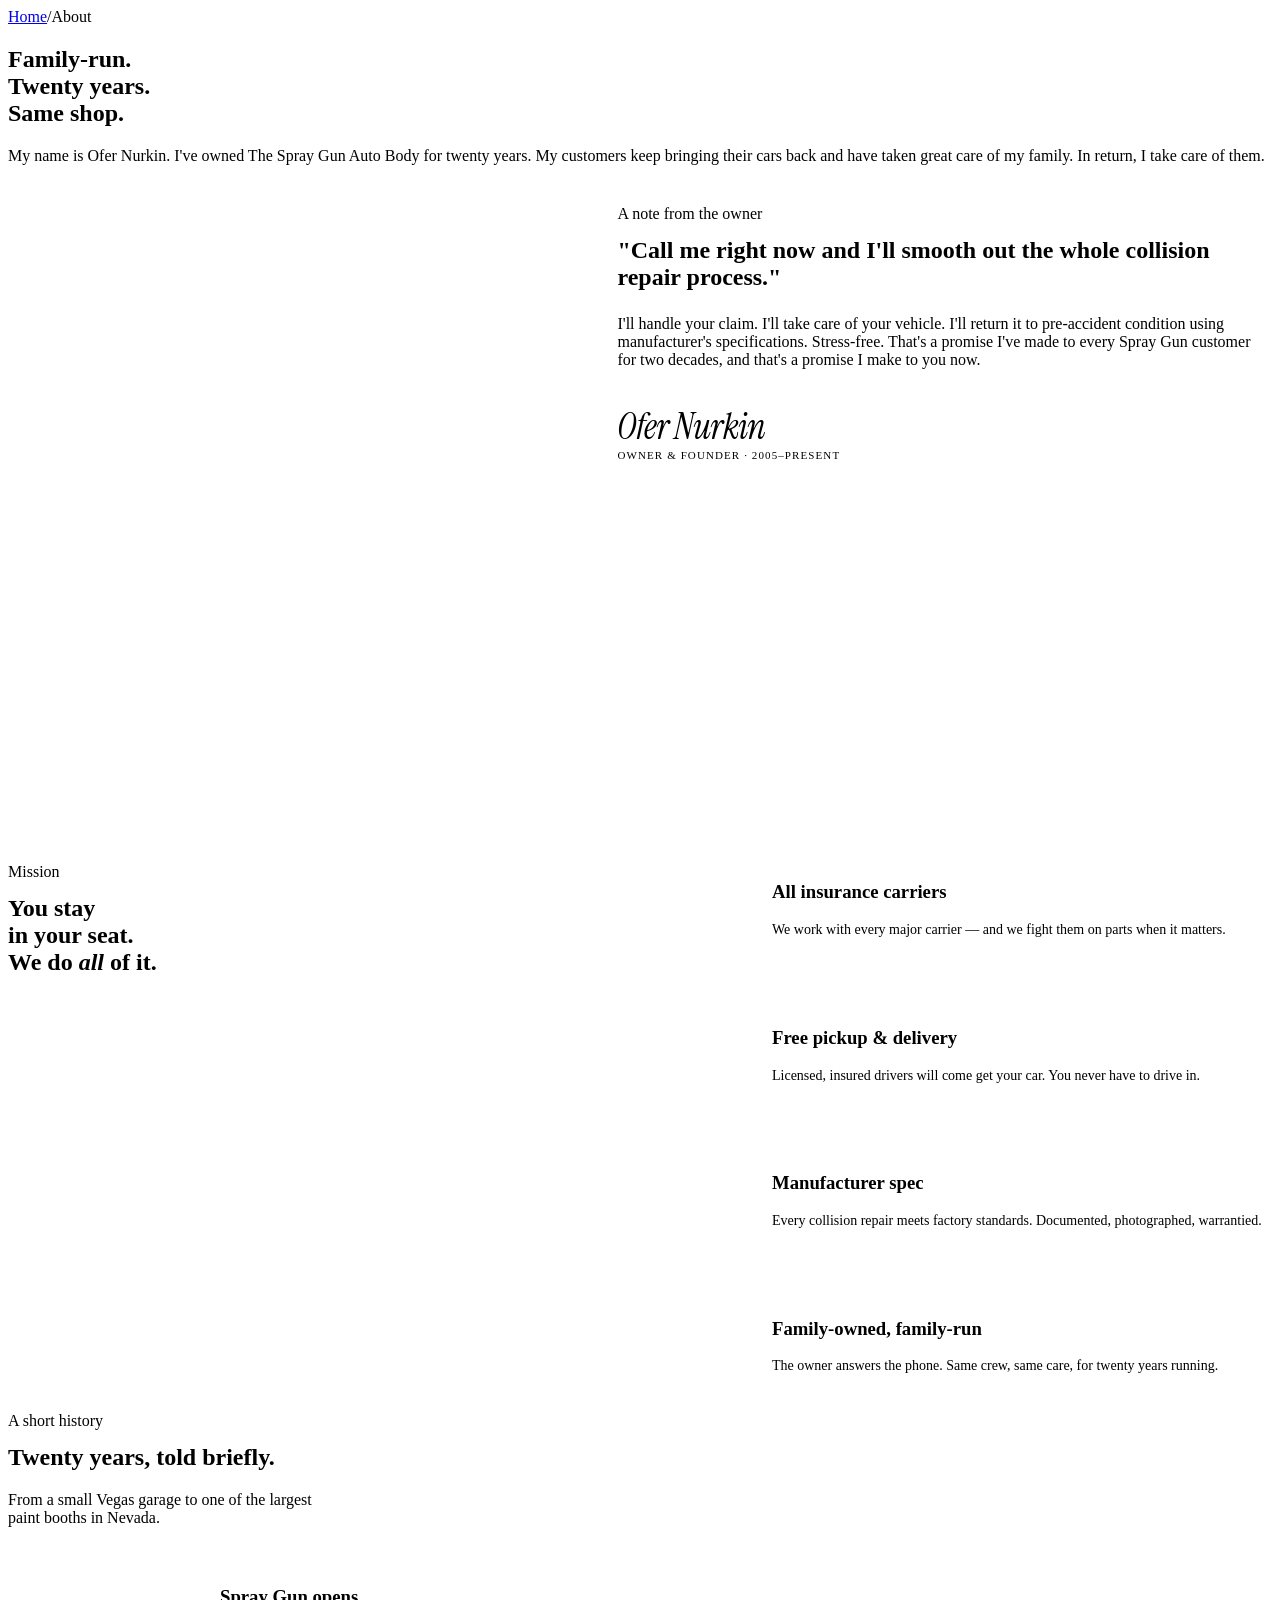
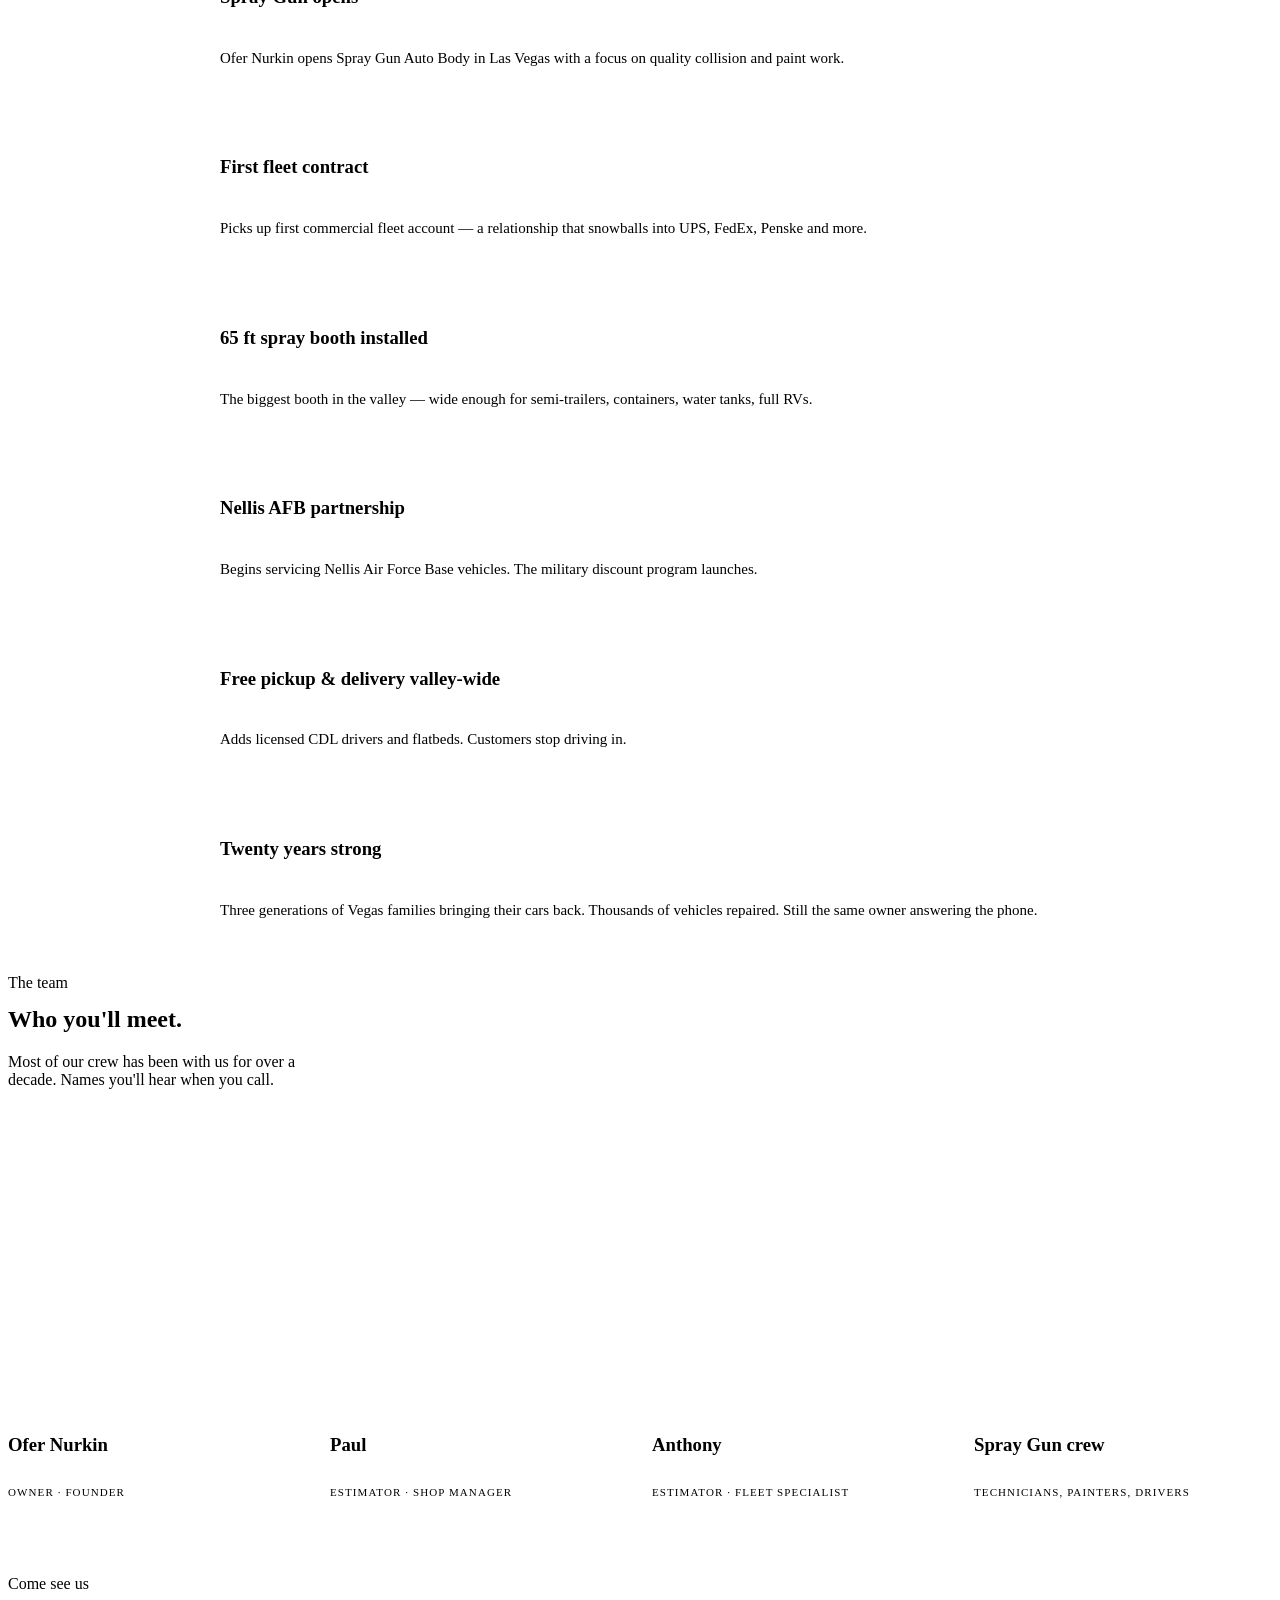
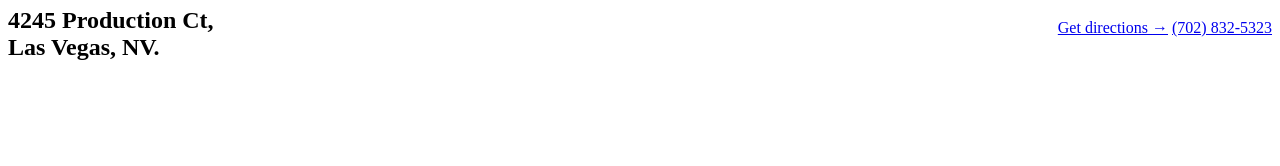
==== about.html @ 1f62a027 "Add files via upload" ====
<!doctype html>
<html lang="en">
<head>
<meta charset="utf-8" />
<meta name="viewport" content="width=device-width,initial-scale=1" />
<title>About — Family Owned in Las Vegas Since 2005 | Spray Gun Autobody</title>
<meta name="description" content="Meet Ofer Nurkin and the Spray Gun Autobody team. Family-owned Las Vegas auto body shop since 2005, recognized as one of the most experienced collision &amp; paint specialists in Nevada." />
<meta name="keywords" content="about Spray Gun Autobody, Ofer Nurkin, family owned auto body Las Vegas, experienced collision repair Nevada, Las Vegas auto body history" />
<meta name="theme-color" content="#FFD60A" />
<link rel="canonical" href="https://thespraygun.com/about.html" />
<link rel="preconnect" href="https://fonts.googleapis.com" />
<link rel="preconnect" href="https://fonts.gstatic.com" crossorigin />
<link href="https://fonts.googleapis.com/css2?family=Bricolage+Grotesque:opsz,wght@12..96,400;12..96,500;12..96,600;12..96,700;12..96,800&family=Instrument+Serif:ital@0;1&family=JetBrains+Mono:wght@400;500&display=swap" rel="stylesheet" />
<link rel="stylesheet" href="assets/styles.css" />
</head>
<body>

<header data-nav="about"></header>

<section class="page-head" data-screen-label="04 About — Header">
  <div class="wrap">
    <div class="crumbs"><a href="index.html">Home</a><span>/</span><span>About</span></div>
    <h1>Family-run.<br /><span class="italic-serif">Twenty years.</span><br />Same shop.</h1>
    <p class="lead">
      My name is Ofer Nurkin. I've owned The Spray Gun Auto Body for twenty years. My customers
      keep bringing their cars back and have taken great care of my family. In return, I take care of them.
    </p>
  </div>
</section>

<!-- Owner intro -->
<section class="section">
  <div class="wrap owner-grid">
    <div class="owner-img ph" data-label="Ofer Nurkin · owner"></div>
    <div class="owner-copy">
      <div class="eyebrow eyebrow-dot">A note from the owner</div>
      <h2 class="h-2" style="margin-top:14px;">
        "Call me right now and I'll <span class="italic-serif">smooth out</span> the whole collision repair process."
      </h2>
      <p class="lead" style="margin-top:24px;">
        I'll handle your claim. I'll take care of your vehicle. I'll return it to pre-accident condition using
        manufacturer's specifications. Stress-free. That's a promise I've made to every Spray Gun customer
        for two decades, and that's a promise I make to you now.
      </p>
      <p class="owner-sig">
        <span class="italic-serif">Ofer Nurkin</span>
        <small>Owner &amp; founder · 2005–present</small>
      </p>
    </div>
  </div>
</section>

<!-- Mission -->
<section class="section" style="background:var(--ink); color:var(--paper);">
  <div class="wrap">
    <div class="mission-grid">
      <div>
        <div class="eyebrow eyebrow-dot" style="color:var(--yellow);">Mission</div>
        <h2 class="h-display" style="color:var(--paper); margin-top:14px;">
          You stay<br />in your seat.<br /><span style="color:var(--yellow);">We do <em class="italic-serif">all</em> of it.</span>
        </h2>
      </div>
      <div class="mission-points">
        <div>
          <h3 class="h-3">All insurance carriers</h3>
          <p>We work with every major carrier — and we fight them on parts when it matters.</p>
        </div>
        <div>
          <h3 class="h-3">Free pickup &amp; delivery</h3>
          <p>Licensed, insured drivers will come get your car. You never have to drive in.</p>
        </div>
        <div>
          <h3 class="h-3">Manufacturer spec</h3>
          <p>Every collision repair meets factory standards. Documented, photographed, warrantied.</p>
        </div>
        <div>
          <h3 class="h-3">Family-owned, family-run</h3>
          <p>The owner answers the phone. Same crew, same care, for twenty years running.</p>
        </div>
      </div>
    </div>
  </div>
</section>

<!-- Timeline -->
<section class="section">
  <div class="wrap">
    <div class="sec-head">
      <div>
        <div class="eyebrow eyebrow-dot">A short history</div>
        <h2 class="h-1" style="margin-top:14px;">Twenty years, told briefly.</h2>
      </div>
      <p class="lead" style="max-width:42ch;">
        From a small Vegas garage to one of the largest paint booths in Nevada.
      </p>
    </div>

    <ol class="timeline">
      <li>
        <div class="tl-year">2005</div>
        <div class="tl-card">
          <h3 class="h-4">Spray Gun opens</h3>
          <p>Ofer Nurkin opens Spray Gun Auto Body in Las Vegas with a focus on quality collision and paint work.</p>
        </div>
      </li>
      <li>
        <div class="tl-year">2008</div>
        <div class="tl-card">
          <h3 class="h-4">First fleet contract</h3>
          <p>Picks up first commercial fleet account — a relationship that snowballs into UPS, FedEx, Penske and more.</p>
        </div>
      </li>
      <li>
        <div class="tl-year">2012</div>
        <div class="tl-card">
          <h3 class="h-4">65 ft spray booth installed</h3>
          <p>The biggest booth in the valley — wide enough for semi-trailers, containers, water tanks, full RVs.</p>
        </div>
      </li>
      <li>
        <div class="tl-year">2016</div>
        <div class="tl-card">
          <h3 class="h-4">Nellis AFB partnership</h3>
          <p>Begins servicing Nellis Air Force Base vehicles. The military discount program launches.</p>
        </div>
      </li>
      <li>
        <div class="tl-year">2020</div>
        <div class="tl-card">
          <h3 class="h-4">Free pickup &amp; delivery valley-wide</h3>
          <p>Adds licensed CDL drivers and flatbeds. Customers stop driving in.</p>
        </div>
      </li>
      <li>
        <div class="tl-year">2025</div>
        <div class="tl-card">
          <h3 class="h-4">Twenty years strong</h3>
          <p>Three generations of Vegas families bringing their cars back. Thousands of vehicles repaired. Still the same owner answering the phone.</p>
        </div>
      </li>
    </ol>
  </div>
</section>

<!-- Team -->
<section class="section" style="background:var(--paper-2);">
  <div class="wrap">
    <div class="sec-head">
      <div>
        <div class="eyebrow eyebrow-dot">The team</div>
        <h2 class="h-1" style="margin-top:14px;">Who you'll meet.</h2>
      </div>
      <p class="lead" style="max-width:42ch;">
        Most of our crew has been with us for over a decade. Names you'll hear when you call.
      </p>
    </div>

    <div class="team-grid">
      <div class="team-card">
        <div class="ph" data-label="Photo placeholder" style="aspect-ratio:1;"></div>
        <h3 class="h-4">Ofer Nurkin</h3>
        <small>Owner · founder</small>
      </div>
      <div class="team-card">
        <div class="ph" data-label="Photo placeholder" style="aspect-ratio:1;"></div>
        <h3 class="h-4">Paul</h3>
        <small>Estimator · shop manager</small>
      </div>
      <div class="team-card">
        <div class="ph" data-label="Photo placeholder" style="aspect-ratio:1;"></div>
        <h3 class="h-4">Anthony</h3>
        <small>Estimator · fleet specialist</small>
      </div>
      <div class="team-card">
        <div class="ph" data-label="Photo placeholder" style="aspect-ratio:1;"></div>
        <h3 class="h-4">Spray Gun crew</h3>
        <small>Technicians, painters, drivers</small>
      </div>
    </div>
  </div>
</section>

<!-- CTA -->
<section class="section">
  <div class="wrap">
    <div class="cta-strip">
      <div>
        <div class="eyebrow eyebrow-dot">Come see us</div>
        <h2 class="h-1" style="margin-top:14px;">4245 Production Ct,<br /><span class="italic-serif">Las Vegas, NV.</span></h2>
      </div>
      <div class="row">
        <a href="contact.html" class="btn btn-yellow btn-lg">Get directions <span class="arrow">→</span></a>
        <a href="tel:7028325323" class="btn btn-ghost btn-lg">(702) 832-5323</a>
      </div>
    </div>
  </div>
</section>

<footer data-footer="about"></footer>

<script src="assets/shared.js"></script>

<style>
.owner-grid {
  display: grid;
  grid-template-columns: 1fr 1.2fr;
  gap: 64px;
  align-items: start;
}
@media (max-width: 900px) { .owner-grid { grid-template-columns: 1fr; gap: 40px; } }
.owner-img { aspect-ratio: 4 / 5; border-radius: var(--radius-lg); }
.owner-copy { padding-top: 24px; }
.owner-sig {
  margin-top: 40px;
  display: flex;
  flex-direction: column;
  gap: 4px;
}
.owner-sig span {
  font-family: "Instrument Serif", serif;
  font-style: italic;
  font-size: 36px;
  letter-spacing: -0.02em;
  line-height: 1;
}
.owner-sig small {
  font-family: var(--mono);
  font-size: 11px;
  letter-spacing: 0.1em;
  text-transform: uppercase;
  color: var(--mute);
}

.mission-grid {
  display: grid;
  grid-template-columns: 1.4fr 1fr;
  gap: 64px;
}
@media (max-width: 900px) { .mission-grid { grid-template-columns: 1fr; } }
.mission-points {
  display: flex;
  flex-direction: column;
  gap: 32px;
  align-self: end;
}
.mission-points > div {
  padding-bottom: 24px;
  border-bottom: 1px solid var(--ink-3);
}
.mission-points > div:last-child { border-bottom: 0; }
.mission-points p { color: var(--line-2); font-size: 14px; margin-top: 8px; }

.timeline {
  list-style: none;
  display: flex;
  flex-direction: column;
  gap: 8px;
}
.timeline li {
  display: grid;
  grid-template-columns: 140px 1fr;
  gap: 32px;
  padding: 24px 0;
  border-top: 1px solid var(--line);
  align-items: start;
  transition: background 0.3s;
}
.timeline li:hover { background: var(--paper-2); }
.tl-year {
  font-family: var(--display);
  font-size: 40px;
  font-weight: 700;
  letter-spacing: -0.04em;
  color: var(--yellow-2);
  -webkit-text-stroke: 1px var(--ink);
  color: transparent;
  line-height: 1;
}
.tl-card { display: flex; flex-direction: column; gap: 8px; }
.tl-card p { color: var(--mute); font-size: 15px; }
@media (max-width: 700px) {
  .timeline li { grid-template-columns: 1fr; gap: 12px; }
  .tl-year { font-size: 28px; }
}

.team-grid {
  display: grid;
  grid-template-columns: repeat(4, 1fr);
  gap: 24px;
}
@media (max-width: 900px) { .team-grid { grid-template-columns: repeat(2, 1fr); } }
.team-card { display: flex; flex-direction: column; gap: 12px; }
.team-card .ph { border-radius: var(--radius-lg); }
.team-card small {
  font-family: var(--mono);
  font-size: 11px;
  letter-spacing: 0.1em;
  text-transform: uppercase;
  color: var(--mute);
}

.cta-strip {
  display: flex;
  align-items: center;
  justify-content: space-between;
  gap: 32px;
  flex-wrap: wrap;
  border-top: 1px solid var(--line);
  border-bottom: 1px solid var(--line);
  padding-block: clamp(48px, 6vw, 80px);
}
footer { margin-top: 0; }
</style>
</body>
</html>
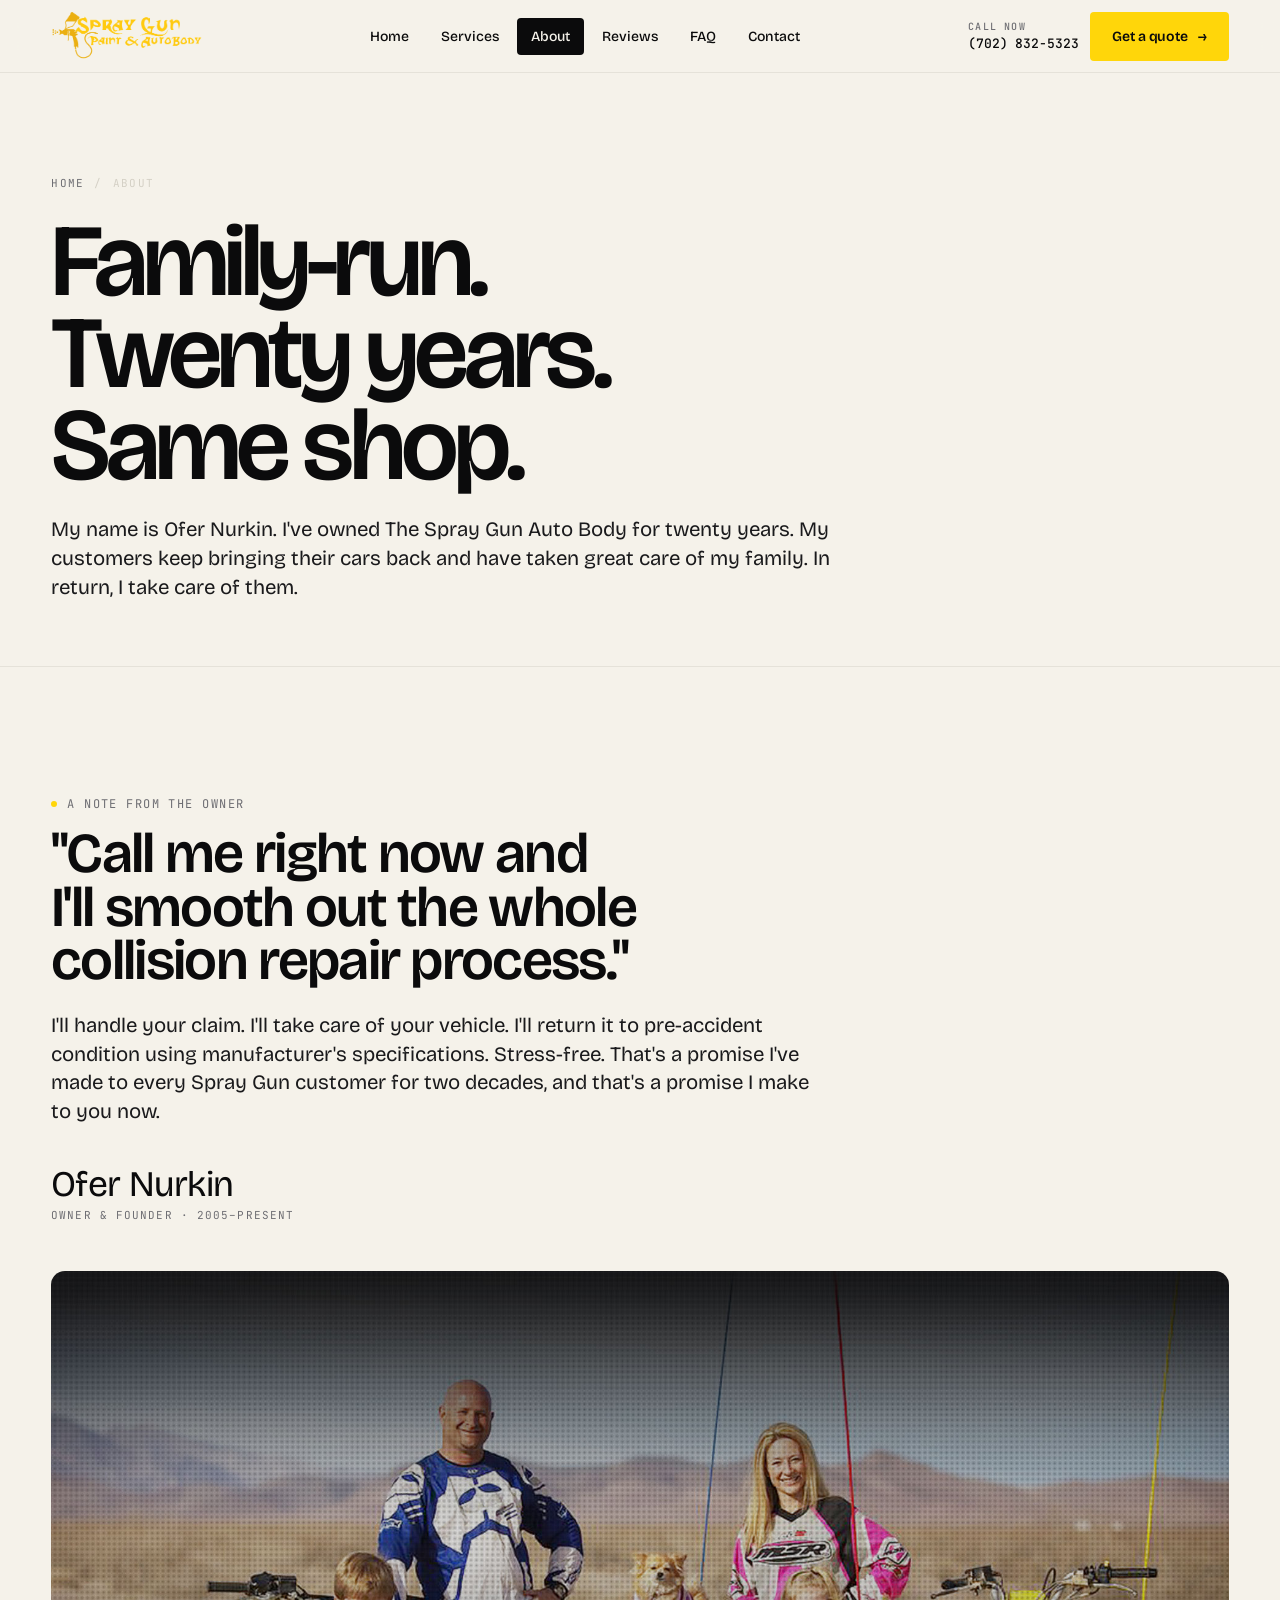
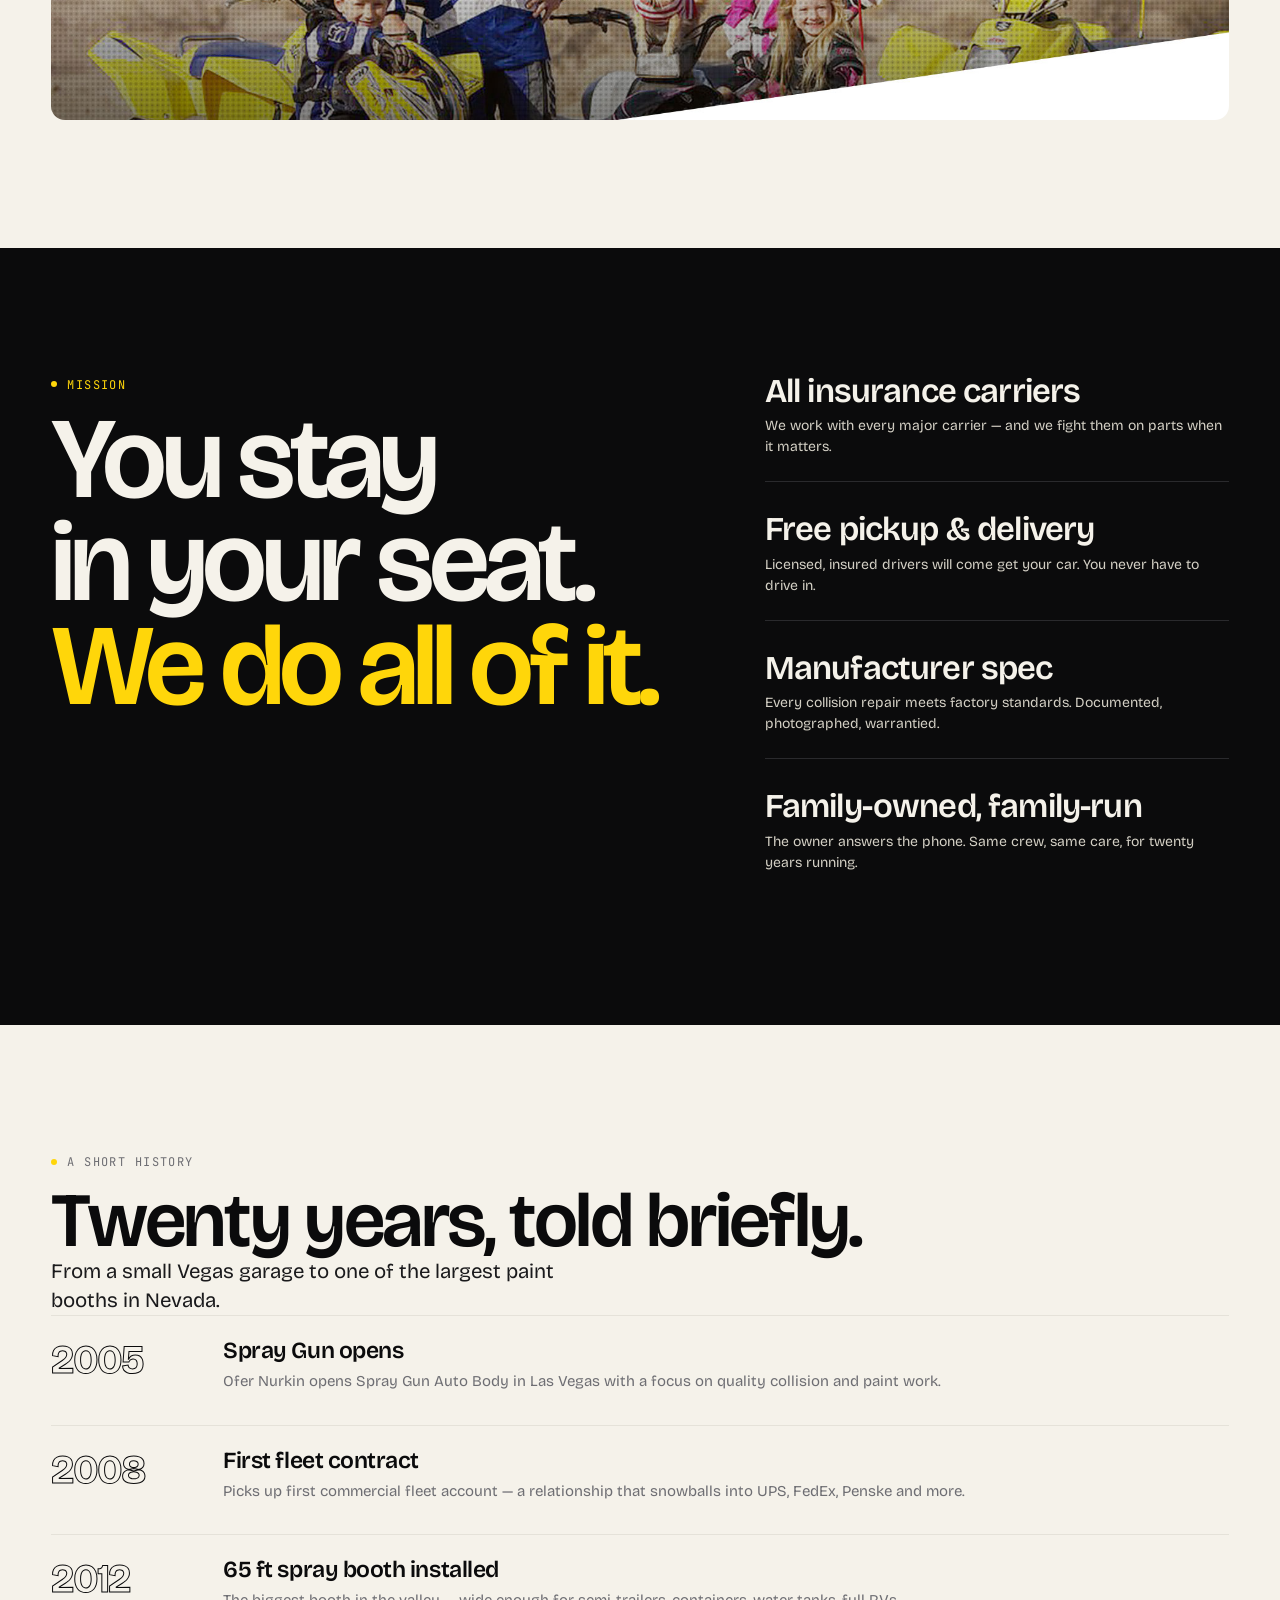
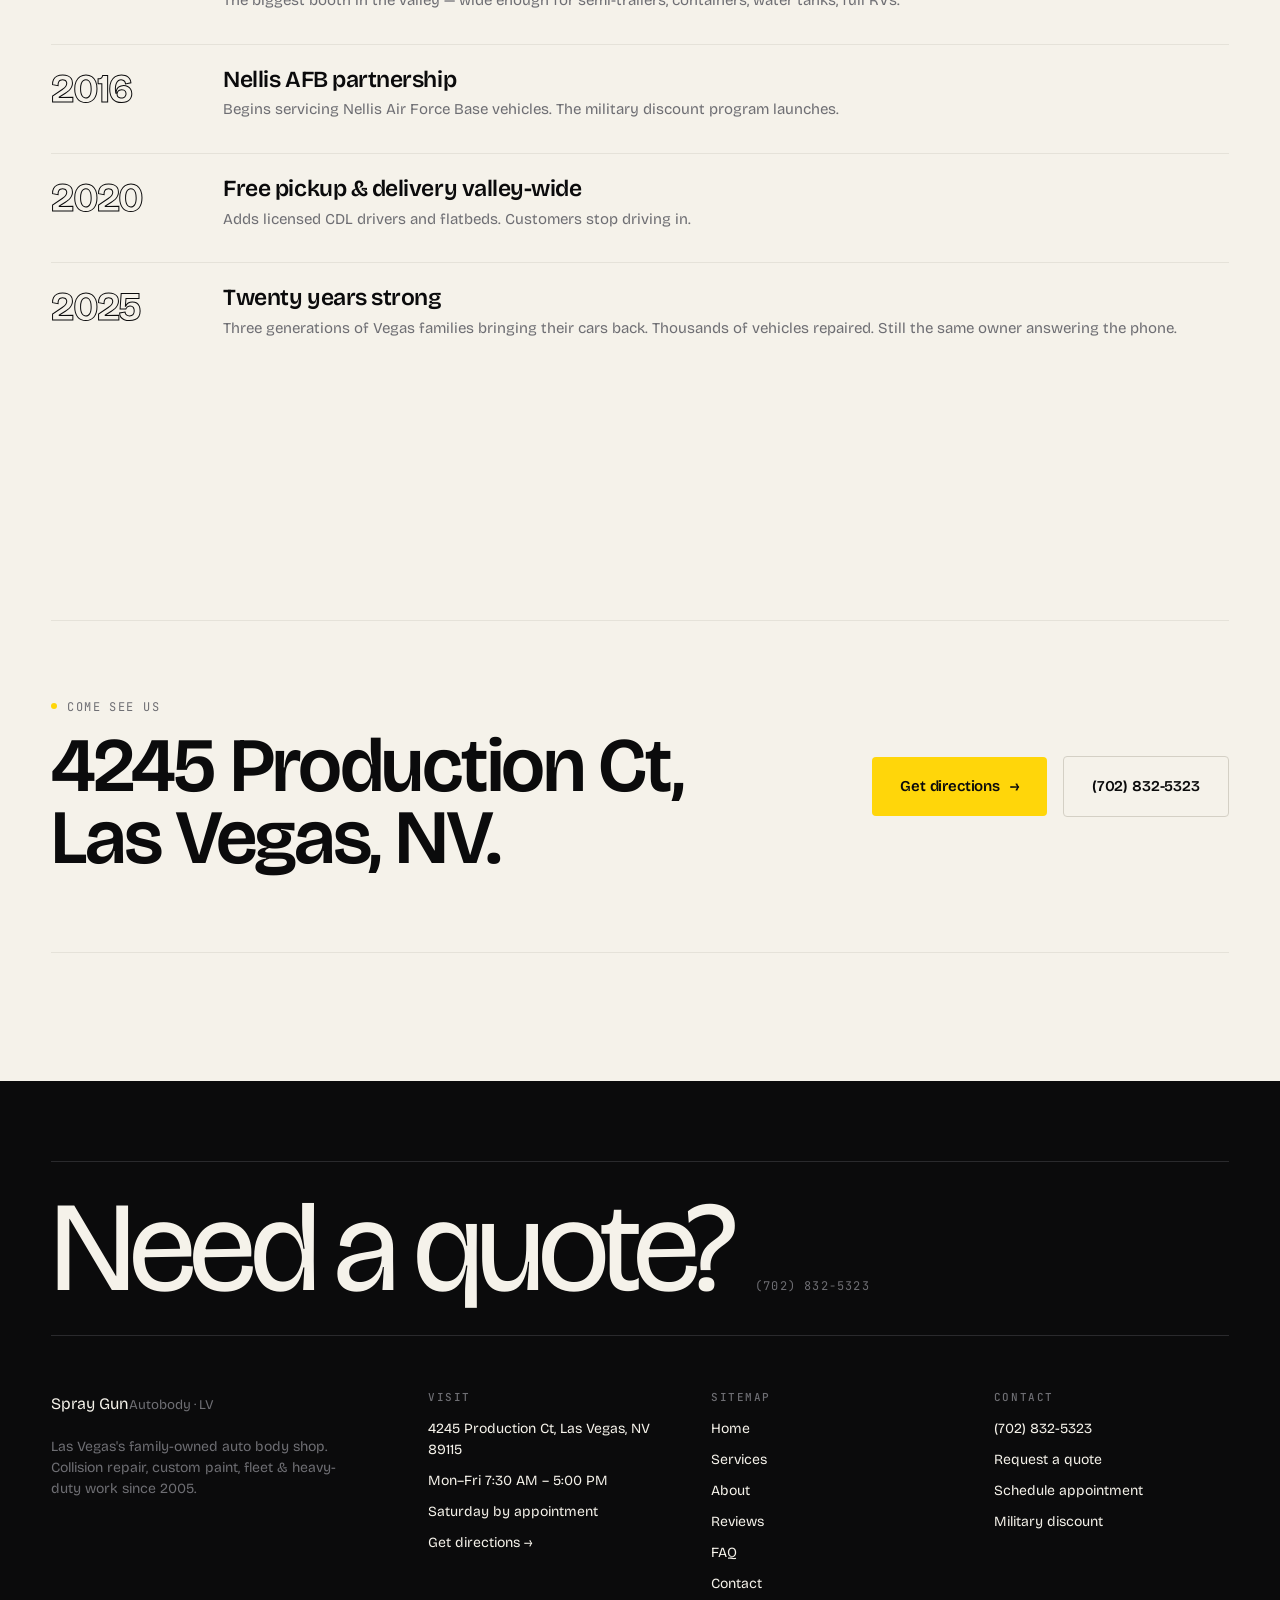
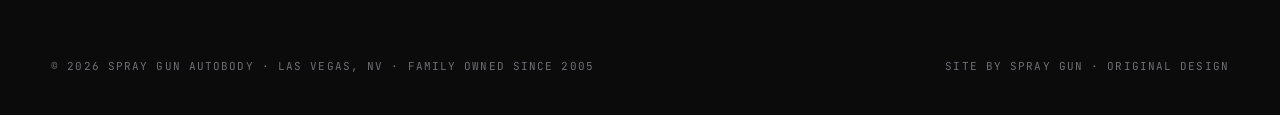
==== commit cf79e7a5: "imported" ====
--- a/about.html
+++ b/about.html
@@ -30,12 +30,11 @@
 
 <!-- Owner intro -->
 <section class="section">
-  <div class="wrap owner-grid">
-    <div class="owner-img ph" data-label="Ofer Nurkin · owner"></div>
+  <div class="wrap">
     <div class="owner-copy">
       <div class="eyebrow eyebrow-dot">A note from the owner</div>
       <h2 class="h-2" style="margin-top:14px;">
-        "Call me right now and I'll <span class="italic-serif">smooth out</span> the whole collision repair process."
+        "Call me right now and I'll smooth out the whole collision repair process."
       </h2>
       <p class="lead" style="margin-top:24px;">
         I'll handle your claim. I'll take care of your vehicle. I'll return it to pre-accident condition using
@@ -43,9 +42,12 @@
         for two decades, and that's a promise I make to you now.
       </p>
       <p class="owner-sig">
-        <span class="italic-serif">Ofer Nurkin</span>
+        <span>Ofer Nurkin</span>
         <small>Owner &amp; founder · 2005–present</small>
       </p>
+    </div>
+    <div class="owner-family-wrap">
+      <img src="ofer-family.jpg" alt="Ofer Nurkin and family, Las Vegas" class="owner-family-img" />
     </div>
   </div>
 </section>
@@ -57,7 +59,7 @@
       <div>
         <div class="eyebrow eyebrow-dot" style="color:var(--yellow);">Mission</div>
         <h2 class="h-display" style="color:var(--paper); margin-top:14px;">
-          You stay<br />in your seat.<br /><span style="color:var(--yellow);">We do <em class="italic-serif">all</em> of it.</span>
+          You stay<br />in your seat.<br /><span style="color:var(--yellow);">We do <span class="italic-serif">all</span> of it.</span>
         </h2>
       </div>
       <div class="mission-points">
@@ -142,43 +144,6 @@
   </div>
 </section>
 
-<!-- Team -->
-<section class="section" style="background:var(--paper-2);">
-  <div class="wrap">
-    <div class="sec-head">
-      <div>
-        <div class="eyebrow eyebrow-dot">The team</div>
-        <h2 class="h-1" style="margin-top:14px;">Who you'll meet.</h2>
-      </div>
-      <p class="lead" style="max-width:42ch;">
-        Most of our crew has been with us for over a decade. Names you'll hear when you call.
-      </p>
-    </div>
-
-    <div class="team-grid">
-      <div class="team-card">
-        <div class="ph" data-label="Photo placeholder" style="aspect-ratio:1;"></div>
-        <h3 class="h-4">Ofer Nurkin</h3>
-        <small>Owner · founder</small>
-      </div>
-      <div class="team-card">
-        <div class="ph" data-label="Photo placeholder" style="aspect-ratio:1;"></div>
-        <h3 class="h-4">Paul</h3>
-        <small>Estimator · shop manager</small>
-      </div>
-      <div class="team-card">
-        <div class="ph" data-label="Photo placeholder" style="aspect-ratio:1;"></div>
-        <h3 class="h-4">Anthony</h3>
-        <small>Estimator · fleet specialist</small>
-      </div>
-      <div class="team-card">
-        <div class="ph" data-label="Photo placeholder" style="aspect-ratio:1;"></div>
-        <h3 class="h-4">Spray Gun crew</h3>
-        <small>Technicians, painters, drivers</small>
-      </div>
-    </div>
-  </div>
-</section>
 
 <!-- CTA -->
 <section class="section">
@@ -201,15 +166,20 @@
 <script src="assets/shared.js"></script>
 
 <style>
-.owner-grid {
-  display: grid;
-  grid-template-columns: 1fr 1.2fr;
-  gap: 64px;
-  align-items: start;
-}
-@media (max-width: 900px) { .owner-grid { grid-template-columns: 1fr; gap: 40px; } }
-.owner-img { aspect-ratio: 4 / 5; border-radius: var(--radius-lg); }
-.owner-copy { padding-top: 24px; }
+.owner-copy { max-width: 800px; }
+.owner-family-wrap {
+  margin-top: 48px;
+  border-radius: var(--radius-lg);
+  overflow: hidden;
+  aspect-ratio: 21 / 8;
+}
+.owner-family-img {
+  width: 100%;
+  height: 100%;
+  object-fit: cover;
+  object-position: center 30%;
+  display: block;
+}
 .owner-sig {
   margin-top: 40px;
   display: flex;
@@ -217,8 +187,8 @@
   gap: 4px;
 }
 .owner-sig span {
-  font-family: "Instrument Serif", serif;
-  font-style: italic;
+  font-family: inherit;
+  font-style: normal;
   font-size: 36px;
   letter-spacing: -0.02em;
   line-height: 1;
@@ -283,21 +253,6 @@
   .tl-year { font-size: 28px; }
 }
 
-.team-grid {
-  display: grid;
-  grid-template-columns: repeat(4, 1fr);
-  gap: 24px;
-}
-@media (max-width: 900px) { .team-grid { grid-template-columns: repeat(2, 1fr); } }
-.team-card { display: flex; flex-direction: column; gap: 12px; }
-.team-card .ph { border-radius: var(--radius-lg); }
-.team-card small {
-  font-family: var(--mono);
-  font-size: 11px;
-  letter-spacing: 0.1em;
-  text-transform: uppercase;
-  color: var(--mute);
-}
 
 .cta-strip {
   display: flex;
--- a/assets/styles.css
+++ b/assets/styles.css
@@ -0,0 +1,545 @@
+/* ============================================================
+   Spray Gun Autobody — shared design system
+   ============================================================ */
+
+:root {
+  /* color */
+  --ink: #0B0B0C;
+  --ink-2: #1A1A1C;
+  --ink-3: #2A2A2D;
+  --mute: #6E6E73;
+  --line: #E5E2D9;
+  --line-2: #D4D0C5;
+  --paper: #F5F2EA;       /* warm off-white */
+  --paper-2: #ECE8DD;
+  --white: #FFFEF9;
+  --yellow: #FFD60A;      /* signature */
+  --yellow-2: #E5BD05;
+  --yellow-dim: #FFF4B5;
+  --red: #E04F2C;
+  --green: #2F7D4D;
+
+  /* type */
+  --display: "Bricolage Grotesque", "Archivo", system-ui, sans-serif;
+  --body: "Bricolage Grotesque", "Archivo", system-ui, sans-serif;
+  --mono: "JetBrains Mono", ui-monospace, "SFMono-Regular", monospace;
+
+  /* layout */
+  --max: 1400px;
+  --pad: clamp(20px, 4vw, 56px);
+  --radius: 6px;
+  --radius-lg: 14px;
+}
+
+* { box-sizing: border-box; margin: 0; padding: 0; }
+
+html { scroll-behavior: smooth; }
+
+body {
+  font-family: var(--body);
+  font-feature-settings: "ss01", "ss02";
+  background: var(--paper);
+  color: var(--ink);
+  -webkit-font-smoothing: antialiased;
+  font-size: 16px;
+  line-height: 1.5;
+  overflow-x: hidden;
+}
+
+a { color: inherit; text-decoration: none; }
+button { font: inherit; cursor: pointer; border: 0; background: none; color: inherit; }
+img { max-width: 100%; display: block; }
+
+/* ============================================================
+   TYPOGRAPHY
+   ============================================================ */
+.eyebrow {
+  font-family: var(--mono);
+  font-size: 12px;
+  letter-spacing: 0.12em;
+  text-transform: uppercase;
+  color: var(--mute);
+}
+.eyebrow-dot::before {
+  content: "";
+  display: inline-block;
+  width: 6px; height: 6px;
+  background: var(--yellow);
+  border-radius: 50%;
+  margin-right: 10px;
+  vertical-align: middle;
+  transform: translateY(-1px);
+}
+
+h1, h2, h3, h4 {
+  font-family: var(--display);
+  font-weight: 600;
+  line-height: 0.95;
+  letter-spacing: -0.03em;
+  text-wrap: balance;
+}
+
+.h-display {
+  font-size: clamp(48px, 9vw, 144px);
+  font-weight: 600;
+  letter-spacing: -0.045em;
+  line-height: 0.9;
+}
+.h-1 { font-size: clamp(40px, 6vw, 88px); }
+.h-2 { font-size: clamp(32px, 4.4vw, 64px); }
+.h-3 { font-size: clamp(24px, 2.6vw, 36px); letter-spacing: -0.025em; }
+.h-4 { font-size: clamp(20px, 1.8vw, 24px); letter-spacing: -0.02em; }
+
+.lead {
+  font-size: clamp(18px, 1.6vw, 22px);
+  line-height: 1.4;
+  color: var(--ink-2);
+  text-wrap: pretty;
+  max-width: 60ch;
+}
+
+.italic-serif {
+  font-family: inherit;
+  font-style: normal;
+  font-weight: inherit;
+  letter-spacing: inherit;
+}
+
+/* ============================================================
+   LAYOUT
+   ============================================================ */
+.wrap {
+  max-width: var(--max);
+  margin: 0 auto;
+  padding-inline: var(--pad);
+}
+.wrap-full {
+  padding-inline: var(--pad);
+}
+section { position: relative; }
+.section { padding-block: clamp(72px, 10vw, 140px); }
+.section-sm { padding-block: clamp(48px, 6vw, 80px); }
+
+.divider {
+  height: 1px;
+  background: var(--line);
+  width: 100%;
+}
+
+/* ============================================================
+   TOP BAR
+   ============================================================ */
+.topstrip {
+  background: var(--ink);
+  color: var(--paper);
+  font-family: var(--mono);
+  font-size: 11px;
+  letter-spacing: 0.08em;
+  text-transform: uppercase;
+  overflow: hidden;
+  border-bottom: 1px solid var(--ink-3);
+}
+.topstrip-track {
+  display: flex;
+  white-space: nowrap;
+  animation: scroll 40s linear infinite;
+  width: max-content;
+}
+.topstrip-set {
+  display: flex;
+  gap: 64px;
+  padding-block: 10px;
+  padding-right: 64px;
+}
+.topstrip-track span { display: inline-flex; align-items: center; gap: 12px; }
+.topstrip-track .star { color: var(--yellow); }
+
+@keyframes scroll {
+  from { transform: translateX(0); }
+  to { transform: translateX(-50%); }
+}
+
+/* ============================================================
+   NAV
+   ============================================================ */
+.nav {
+  background: var(--paper);
+  border-bottom: 1px solid var(--line);
+  position: sticky; top: 0; z-index: 100;
+  backdrop-filter: blur(14px);
+  background: color-mix(in srgb, var(--paper) 92%, transparent);
+}
+.nav-inner {
+  display: flex;
+  align-items: center;
+  justify-content: space-between;
+  gap: 24px;
+  height: 72px;
+  padding-inline: var(--pad);
+  max-width: var(--max);
+  margin: 0 auto;
+}
+.logo { display: flex; align-items: center; text-decoration: none; }
+.logo-img { height: 48px; width: auto; display: block; }
+
+.nav-links {
+  display: flex; gap: 4px;
+  font-size: 14px;
+  font-weight: 500;
+}
+.nav-links a {
+  padding: 8px 14px;
+  border-radius: 4px;
+  transition: background 0.2s;
+  position: relative;
+}
+.nav-links a:hover { background: var(--paper-2); }
+.nav-links a.active { background: var(--ink); color: var(--paper); }
+
+.nav-cta {
+  display: flex; align-items: center; gap: 12px;
+}
+.nav-phone {
+  font-family: var(--mono);
+  font-size: 13px;
+  font-weight: 500;
+  letter-spacing: -0.01em;
+}
+.nav-phone .lbl {
+  font-size: 10px;
+  color: var(--mute);
+  display: block;
+  letter-spacing: 0.12em;
+  text-transform: uppercase;
+}
+
+.hamburger {
+  display: none;
+  width: 40px; height: 40px;
+  border: 1px solid var(--line-2);
+  border-radius: 50%;
+  align-items: center; justify-content: center;
+  flex-direction: column;
+  gap: 4px;
+}
+.hamburger span { width: 14px; height: 1.5px; background: var(--ink); display: block; }
+
+@media (max-width: 980px) {
+  .nav-links { display: none; }
+  .nav-phone .lbl { display: none; }
+  .hamburger { display: flex; }
+}
+
+.mobile-menu {
+  display: none;
+  background: var(--paper);
+  border-bottom: 1px solid var(--line);
+  padding: var(--pad);
+  padding-block: 24px;
+  flex-direction: column;
+  gap: 4px;
+  font-size: 18px;
+  position: sticky;
+  top: 72px;
+  z-index: 99;
+}
+.mobile-menu.open { display: flex; }
+.mobile-menu a {
+  padding: 12px 0;
+  border-bottom: 1px solid var(--line);
+  font-family: var(--display);
+  letter-spacing: -0.02em;
+}
+
+/* ============================================================
+   BUTTONS
+   ============================================================ */
+.btn {
+  display: inline-flex;
+  align-items: center;
+  gap: 10px;
+  padding: 14px 22px;
+  border-radius: 4px;
+  font-size: 14px;
+  font-weight: 600;
+  letter-spacing: -0.01em;
+  transition: transform 0.2s, background 0.2s, color 0.2s;
+  white-space: nowrap;
+}
+.btn:hover { transform: translateY(-1px); }
+.btn:active { transform: translateY(0); }
+.btn-yellow { background: var(--yellow); color: var(--ink); }
+.btn-yellow:hover { background: var(--yellow-2); }
+.btn-ink { background: var(--ink); color: var(--paper); }
+.btn-ink:hover { background: var(--ink-2); }
+.btn-ghost {
+  background: transparent;
+  color: var(--ink);
+  border: 1px solid var(--line-2);
+}
+.btn-ghost:hover { background: var(--paper-2); }
+.btn-lg { padding: 18px 28px; font-size: 15px; }
+.btn .arrow {
+  display: inline-flex; align-items: center;
+  transition: transform 0.25s;
+}
+.btn:hover .arrow { transform: translateX(3px); }
+
+/* ============================================================
+   PLACEHOLDERS (clean stripes + monospace label)
+   ============================================================ */
+.ph {
+  position: relative;
+  background:
+    repeating-linear-gradient(
+      135deg,
+      var(--paper-2) 0,
+      var(--paper-2) 16px,
+      var(--paper) 16px,
+      var(--paper) 32px
+    );
+  border: 1px solid var(--line);
+  border-radius: var(--radius);
+  overflow: hidden;
+  display: flex;
+  align-items: center; justify-content: center;
+  color: var(--mute);
+  font-family: var(--mono);
+  font-size: 11px;
+  letter-spacing: 0.1em;
+  text-transform: uppercase;
+}
+.ph::before {
+  content: attr(data-label);
+  background: var(--paper);
+  padding: 8px 14px;
+  border: 1px solid var(--line);
+  border-radius: 4px;
+  position: relative;
+  z-index: 2;
+}
+.ph.dark {
+  background:
+    repeating-linear-gradient(
+      135deg,
+      var(--ink-2) 0,
+      var(--ink-2) 16px,
+      var(--ink) 16px,
+      var(--ink) 32px
+    );
+  border-color: var(--ink-3);
+}
+.ph.dark::before {
+  background: var(--ink);
+  color: var(--mute);
+  border-color: var(--ink-3);
+}
+.ph.yellow {
+  background:
+    repeating-linear-gradient(
+      135deg,
+      var(--yellow-2) 0,
+      var(--yellow-2) 14px,
+      var(--yellow) 14px,
+      var(--yellow) 28px
+    );
+  border-color: var(--yellow-2);
+}
+.ph.yellow::before {
+  background: var(--yellow);
+  color: var(--ink-2);
+  border-color: var(--yellow-2);
+}
+
+/* ============================================================
+   PAGE HEADER (interior pages)
+   ============================================================ */
+.page-head {
+  padding-block: clamp(60px, 8vw, 120px) clamp(40px, 5vw, 64px);
+  border-bottom: 1px solid var(--line);
+}
+.page-head .crumbs {
+  font-family: var(--mono);
+  font-size: 11px;
+  color: var(--mute);
+  letter-spacing: 0.12em;
+  text-transform: uppercase;
+  margin-bottom: 24px;
+  display: flex; gap: 10px; align-items: center;
+}
+.page-head .crumbs a:hover { color: var(--ink); }
+.page-head .crumbs span { color: var(--line-2); }
+.page-head h1 {
+  font-size: clamp(48px, 8vw, 120px);
+  letter-spacing: -0.045em;
+  line-height: 0.9;
+  margin-bottom: 24px;
+}
+.page-head .lead { max-width: 64ch; }
+
+/* ============================================================
+   FOOTER
+   ============================================================ */
+footer {
+  background: var(--ink);
+  color: var(--paper);
+  padding-block: 80px 40px;
+  margin-top: 80px;
+}
+.foot-grid {
+  display: grid;
+  grid-template-columns: 1.4fr 1fr 1fr 1fr;
+  gap: 48px;
+  margin-bottom: 64px;
+}
+@media (max-width: 800px) {
+  .foot-grid { grid-template-columns: 1fr 1fr; gap: 32px; }
+}
+.foot-grid h4 {
+  font-family: var(--mono);
+  font-size: 11px;
+  letter-spacing: 0.14em;
+  text-transform: uppercase;
+  color: var(--mute);
+  font-weight: 500;
+  margin-bottom: 16px;
+}
+.foot-grid ul { list-style: none; display: flex; flex-direction: column; gap: 10px; font-size: 14px; }
+.foot-grid a:hover { color: var(--yellow); }
+
+.foot-big {
+  font-family: var(--display);
+  font-size: clamp(60px, 10vw, 180px);
+  letter-spacing: -0.05em;
+  line-height: 0.85;
+  border-top: 1px solid var(--ink-3);
+  border-bottom: 1px solid var(--ink-3);
+  padding-block: 32px;
+  display: flex; align-items: baseline; gap: 24px;
+}
+.foot-big small {
+  font-family: var(--mono);
+  font-size: 12px;
+  letter-spacing: 0.1em;
+  text-transform: uppercase;
+  color: var(--mute);
+  font-weight: 400;
+}
+
+.foot-bot {
+  display: flex; justify-content: space-between; align-items: center;
+  margin-top: 32px;
+  font-family: var(--mono);
+  font-size: 11px;
+  letter-spacing: 0.1em;
+  text-transform: uppercase;
+  color: var(--mute);
+  gap: 16px;
+  flex-wrap: wrap;
+}
+
+/* ============================================================
+   UTILITIES
+   ============================================================ */
+.row { display: flex; gap: 16px; align-items: center; flex-wrap: wrap; }
+.stack-sm > * + * { margin-top: 12px; }
+.stack > * + * { margin-top: 24px; }
+.stack-lg > * + * { margin-top: 40px; }
+.center { text-align: center; }
+.muted { color: var(--mute); }
+.tag {
+  display: inline-flex;
+  align-items: center; gap: 8px;
+  font-family: var(--mono);
+  font-size: 11px;
+  letter-spacing: 0.1em;
+  text-transform: uppercase;
+  color: var(--mute);
+  padding: 6px 12px;
+  border: 1px solid var(--line-2);
+  border-radius: 3px;
+}
+.tag-yellow {
+  background: var(--yellow);
+  border-color: var(--yellow-2);
+  color: var(--ink);
+}
+
+/* ============================================================
+   ANIMATIONS
+   ============================================================ */
+@keyframes fadeUp {
+  from { opacity: 0; transform: translateY(20px); }
+  to { opacity: 1; transform: translateY(0); }
+}
+.reveal {
+  opacity: 0;
+  transform: translateY(20px);
+  transition: opacity 0.8s ease, transform 0.8s ease;
+}
+.reveal.in {
+  opacity: 1;
+  transform: translateY(0);
+}
+
+@keyframes spin { from { transform: rotate(0); } to { transform: rotate(360deg); } }
+@keyframes pulse { 0%, 100% { opacity: 1; } 50% { opacity: 0.4; } }
+
+/* ============================================================
+   STAR
+   ============================================================ */
+.stars {
+  display: inline-flex;
+  gap: 2px;
+  color: var(--yellow);
+  font-size: 14px;
+}
+
+/* ============================================================
+   CARD
+   ============================================================ */
+.card {
+  background: var(--white);
+  border: 1px solid var(--line);
+  border-radius: var(--radius-lg);
+  padding: 28px;
+  transition: transform 0.3s, box-shadow 0.3s, border-color 0.3s;
+}
+.card:hover {
+  transform: translateY(-4px);
+  box-shadow: 0 24px 48px -24px rgba(0,0,0,0.12);
+}
+
+/* ============================================================
+   FORM
+   ============================================================ */
+.field {
+  display: flex; flex-direction: column; gap: 8px;
+}
+.field label {
+  font-family: var(--mono);
+  font-size: 11px;
+  letter-spacing: 0.1em;
+  text-transform: uppercase;
+  color: var(--mute);
+}
+.field input,
+.field select,
+.field textarea {
+  background: var(--white);
+  border: 1px solid var(--line-2);
+  border-radius: var(--radius);
+  padding: 14px 16px;
+  font: inherit;
+  font-size: 15px;
+  color: var(--ink);
+  transition: border-color 0.2s;
+  font-family: var(--body);
+}
+.field input:focus,
+.field select:focus,
+.field textarea:focus {
+  outline: 0;
+  border-color: var(--ink);
+}
+.field textarea { resize: vertical; min-height: 120px; }
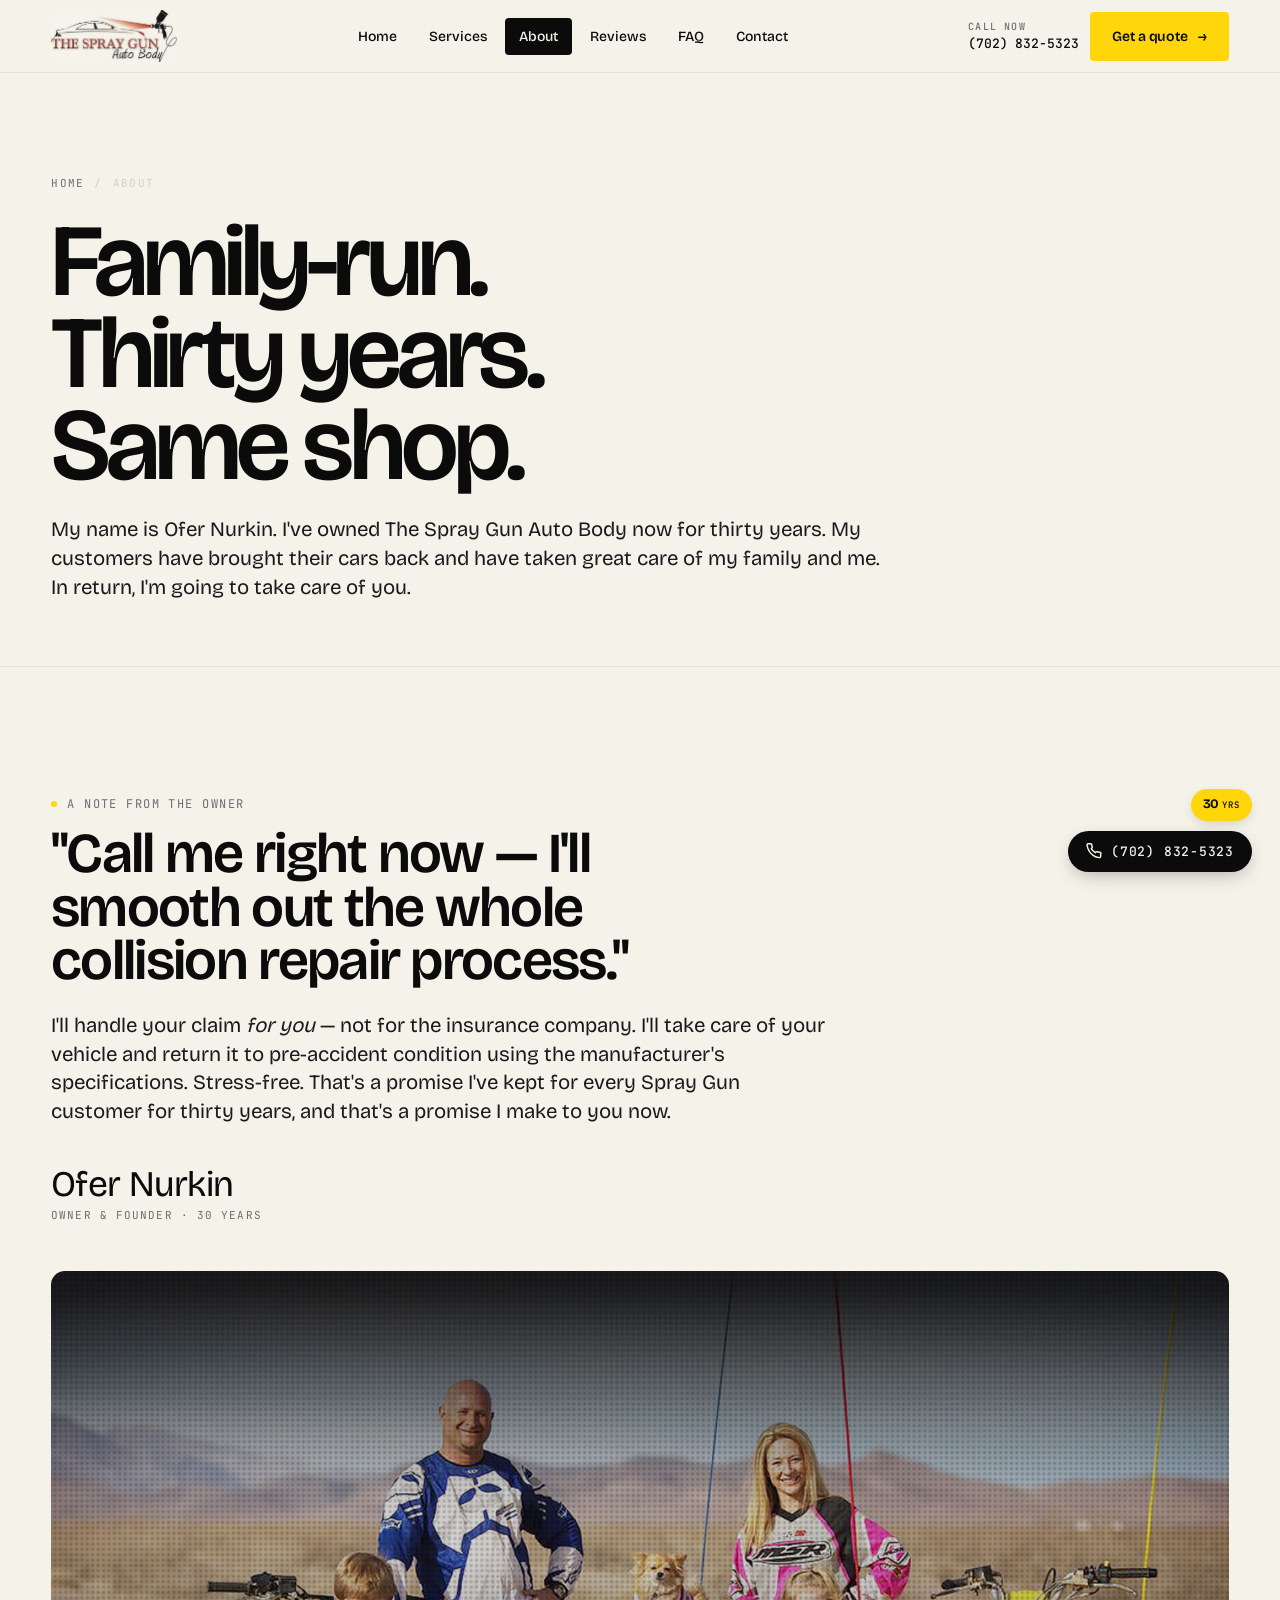
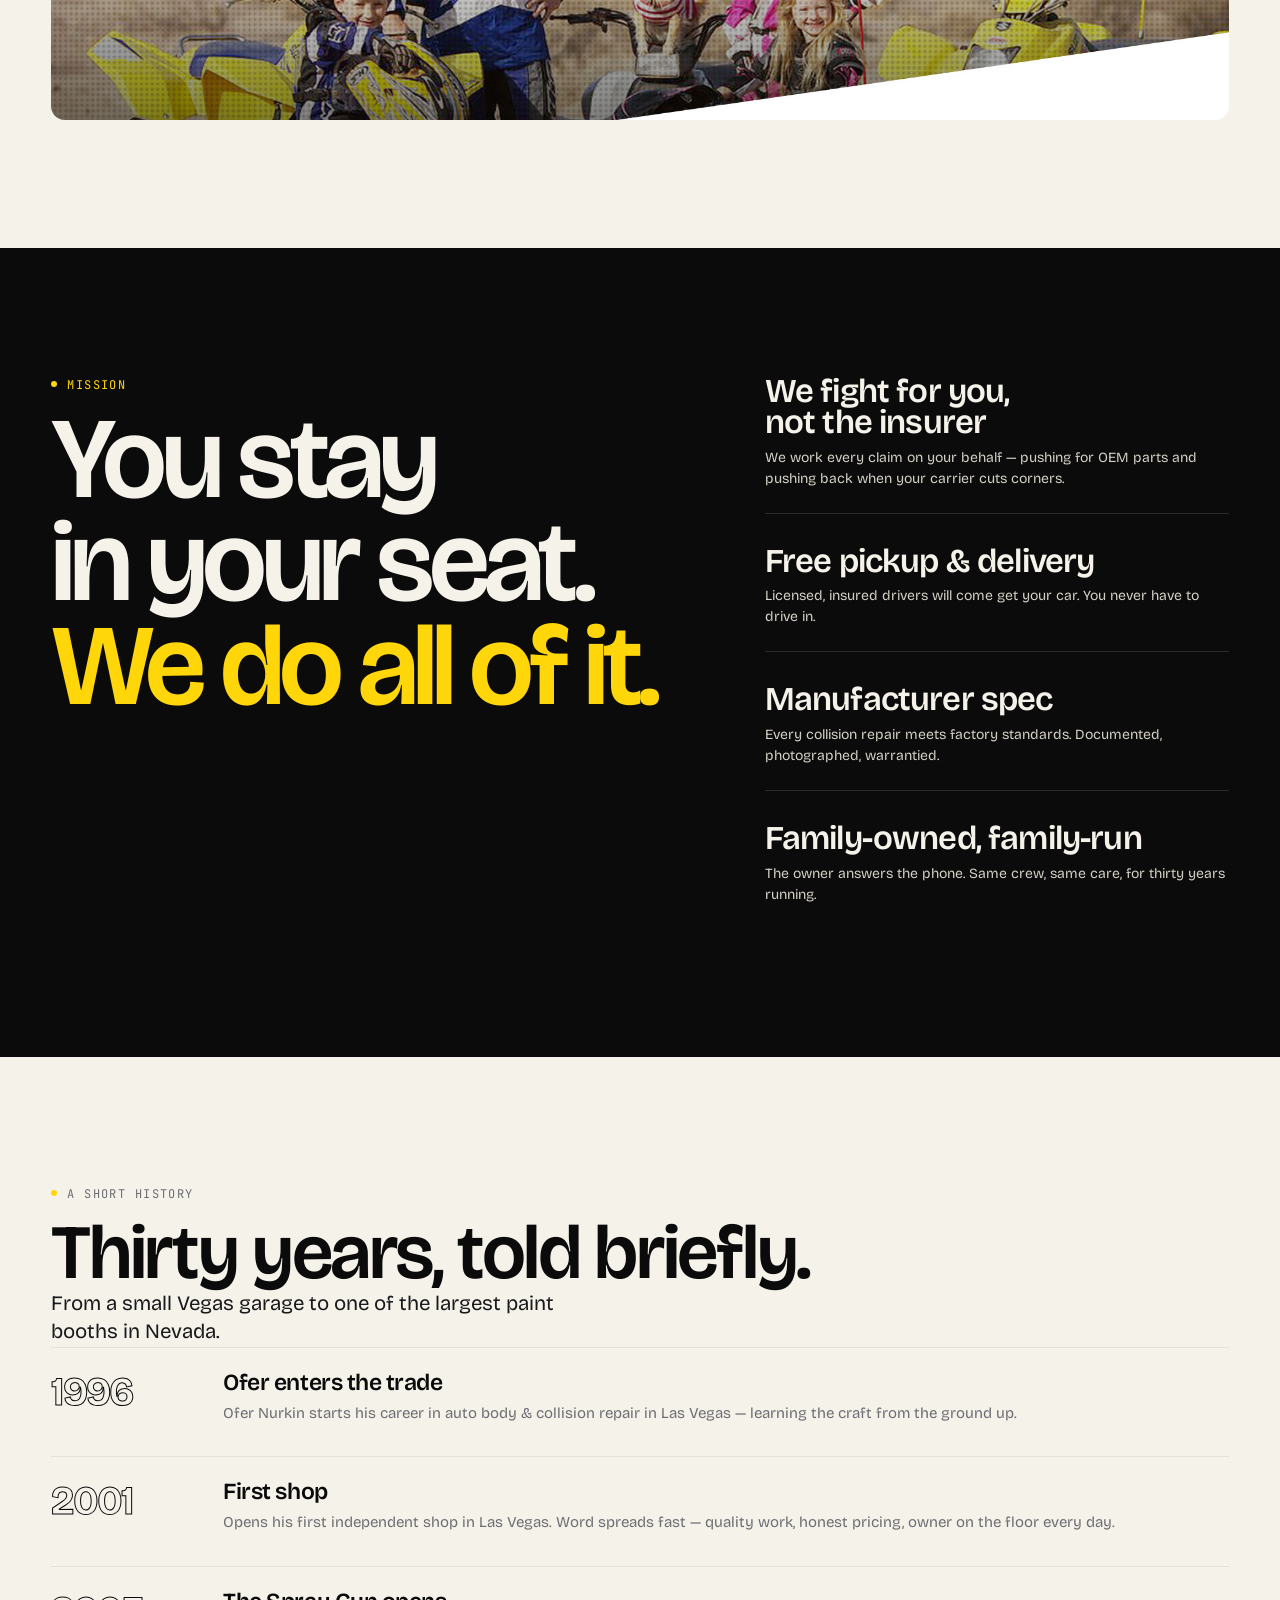
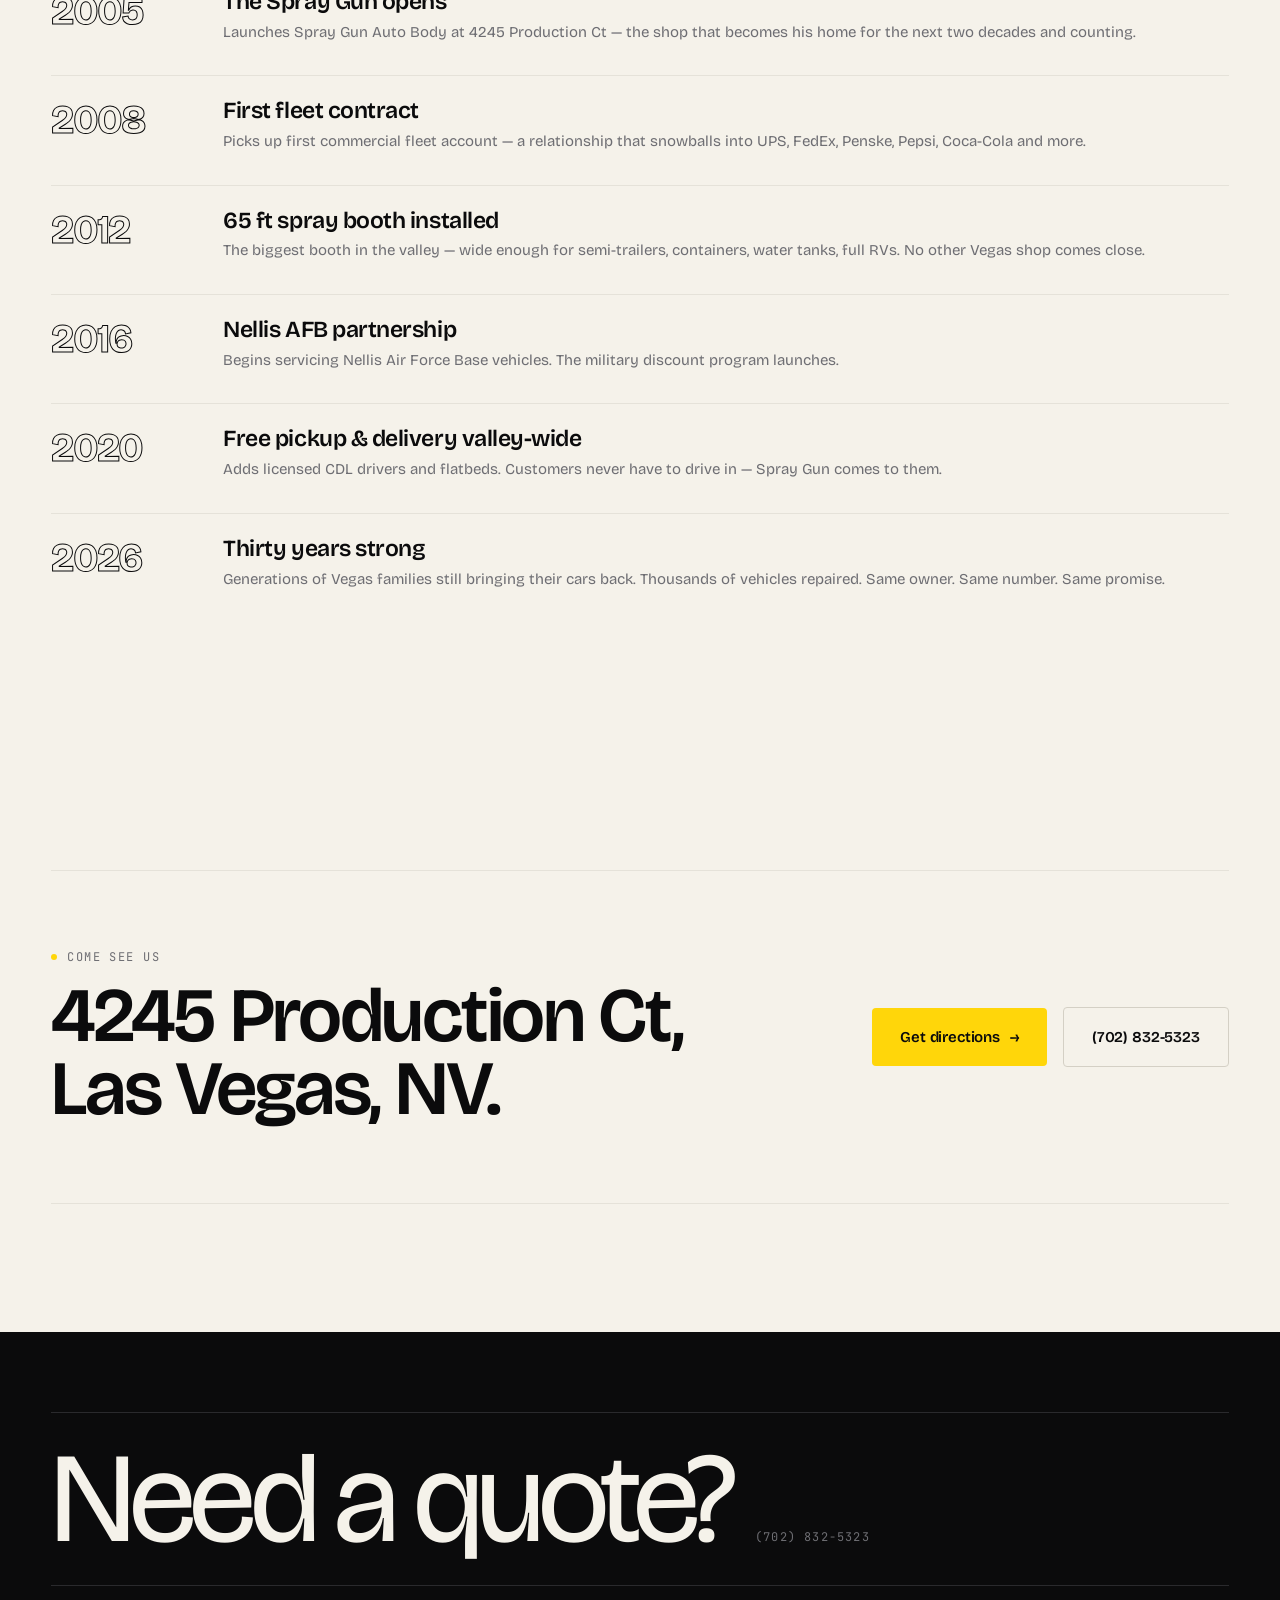
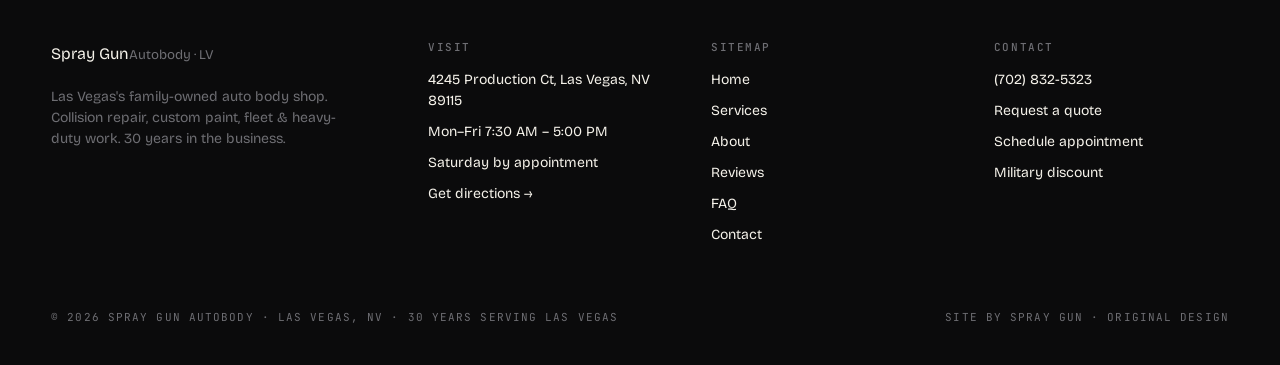
==== commit 8662bb8b: "update1" ====
--- a/about.html
+++ b/about.html
@@ -3,8 +3,8 @@
 <head>
 <meta charset="utf-8" />
 <meta name="viewport" content="width=device-width,initial-scale=1" />
-<title>About — Family Owned in Las Vegas Since 2005 | Spray Gun Autobody</title>
-<meta name="description" content="Meet Ofer Nurkin and the Spray Gun Autobody team. Family-owned Las Vegas auto body shop since 2005, recognized as one of the most experienced collision &amp; paint specialists in Nevada." />
+<title>About — 30 Years in Las Vegas | Spray Gun Autobody</title>
+<meta name="description" content="Meet Ofer Nurkin, owner of Spray Gun Autobody for thirty years. Las Vegas's most experienced collision &amp; paint specialist. We work for you, not the insurance company." />
 <meta name="keywords" content="about Spray Gun Autobody, Ofer Nurkin, family owned auto body Las Vegas, experienced collision repair Nevada, Las Vegas auto body history" />
 <meta name="theme-color" content="#FFD60A" />
 <link rel="canonical" href="https://thespraygun.com/about.html" />
@@ -20,10 +20,10 @@
 <section class="page-head" data-screen-label="04 About — Header">
   <div class="wrap">
     <div class="crumbs"><a href="index.html">Home</a><span>/</span><span>About</span></div>
-    <h1>Family-run.<br /><span class="italic-serif">Twenty years.</span><br />Same shop.</h1>
+    <h1>Family-run.<br /><span class="italic-serif">Thirty years.</span><br />Same shop.</h1>
     <p class="lead">
-      My name is Ofer Nurkin. I've owned The Spray Gun Auto Body for twenty years. My customers
-      keep bringing their cars back and have taken great care of my family. In return, I take care of them.
+      My name is Ofer Nurkin. I've owned The Spray Gun Auto Body now for thirty years. My customers
+      have brought their cars back and have taken great care of my family and me. In return, I'm going to take care of you.
     </p>
   </div>
 </section>
@@ -34,16 +34,16 @@
     <div class="owner-copy">
       <div class="eyebrow eyebrow-dot">A note from the owner</div>
       <h2 class="h-2" style="margin-top:14px;">
-        "Call me right now and I'll smooth out the whole collision repair process."
+        "Call me right now — I'll smooth out the whole collision repair process."
       </h2>
       <p class="lead" style="margin-top:24px;">
-        I'll handle your claim. I'll take care of your vehicle. I'll return it to pre-accident condition using
-        manufacturer's specifications. Stress-free. That's a promise I've made to every Spray Gun customer
-        for two decades, and that's a promise I make to you now.
+        I'll handle your claim <em>for you</em> — not for the insurance company. I'll take care of your vehicle and
+        return it to pre-accident condition using the manufacturer's specifications. Stress-free.
+        That's a promise I've kept for every Spray Gun customer for thirty years, and that's a promise I make to you now.
       </p>
       <p class="owner-sig">
         <span>Ofer Nurkin</span>
-        <small>Owner &amp; founder · 2005–present</small>
+        <small>Owner &amp; founder · 30 years</small>
       </p>
     </div>
     <div class="owner-family-wrap">
@@ -64,8 +64,8 @@
       </div>
       <div class="mission-points">
         <div>
-          <h3 class="h-3">All insurance carriers</h3>
-          <p>We work with every major carrier — and we fight them on parts when it matters.</p>
+          <h3 class="h-3">We fight for you, not the insurer</h3>
+          <p>We work every claim on your behalf — pushing for OEM parts and pushing back when your carrier cuts corners.</p>
         </div>
         <div>
           <h3 class="h-3">Free pickup &amp; delivery</h3>
@@ -77,7 +77,7 @@
         </div>
         <div>
           <h3 class="h-3">Family-owned, family-run</h3>
-          <p>The owner answers the phone. Same crew, same care, for twenty years running.</p>
+          <p>The owner answers the phone. Same crew, same care, for thirty years running.</p>
         </div>
       </div>
     </div>
@@ -90,7 +90,7 @@
     <div class="sec-head">
       <div>
         <div class="eyebrow eyebrow-dot">A short history</div>
-        <h2 class="h-1" style="margin-top:14px;">Twenty years, told briefly.</h2>
+        <h2 class="h-1" style="margin-top:14px;">Thirty years, told briefly.</h2>
       </div>
       <p class="lead" style="max-width:42ch;">
         From a small Vegas garage to one of the largest paint booths in Nevada.
@@ -99,24 +99,38 @@
 
     <ol class="timeline">
       <li>
+        <div class="tl-year">1996</div>
+        <div class="tl-card">
+          <h3 class="h-4">Ofer enters the trade</h3>
+          <p>Ofer Nurkin starts his career in auto body &amp; collision repair in Las Vegas — learning the craft from the ground up.</p>
+        </div>
+      </li>
+      <li>
+        <div class="tl-year">2001</div>
+        <div class="tl-card">
+          <h3 class="h-4">First shop</h3>
+          <p>Opens his first independent shop in Las Vegas. Word spreads fast — quality work, honest pricing, owner on the floor every day.</p>
+        </div>
+      </li>
+      <li>
         <div class="tl-year">2005</div>
         <div class="tl-card">
-          <h3 class="h-4">Spray Gun opens</h3>
-          <p>Ofer Nurkin opens Spray Gun Auto Body in Las Vegas with a focus on quality collision and paint work.</p>
+          <h3 class="h-4">The Spray Gun opens</h3>
+          <p>Launches Spray Gun Auto Body at 4245 Production Ct — the shop that becomes his home for the next two decades and counting.</p>
         </div>
       </li>
       <li>
         <div class="tl-year">2008</div>
         <div class="tl-card">
           <h3 class="h-4">First fleet contract</h3>
-          <p>Picks up first commercial fleet account — a relationship that snowballs into UPS, FedEx, Penske and more.</p>
+          <p>Picks up first commercial fleet account — a relationship that snowballs into UPS, FedEx, Penske, Pepsi, Coca-Cola and more.</p>
         </div>
       </li>
       <li>
         <div class="tl-year">2012</div>
         <div class="tl-card">
           <h3 class="h-4">65 ft spray booth installed</h3>
-          <p>The biggest booth in the valley — wide enough for semi-trailers, containers, water tanks, full RVs.</p>
+          <p>The biggest booth in the valley — wide enough for semi-trailers, containers, water tanks, full RVs. No other Vegas shop comes close.</p>
         </div>
       </li>
       <li>
@@ -130,14 +144,14 @@
         <div class="tl-year">2020</div>
         <div class="tl-card">
           <h3 class="h-4">Free pickup &amp; delivery valley-wide</h3>
-          <p>Adds licensed CDL drivers and flatbeds. Customers stop driving in.</p>
-        </div>
-      </li>
-      <li>
-        <div class="tl-year">2025</div>
-        <div class="tl-card">
-          <h3 class="h-4">Twenty years strong</h3>
-          <p>Three generations of Vegas families bringing their cars back. Thousands of vehicles repaired. Still the same owner answering the phone.</p>
+          <p>Adds licensed CDL drivers and flatbeds. Customers never have to drive in — Spray Gun comes to them.</p>
+        </div>
+      </li>
+      <li>
+        <div class="tl-year">2026</div>
+        <div class="tl-card">
+          <h3 class="h-4">Thirty years strong</h3>
+          <p>Generations of Vegas families still bringing their cars back. Thousands of vehicles repaired. Same owner. Same number. Same promise.</p>
         </div>
       </li>
     </ol>
--- a/assets/styles.css
+++ b/assets/styles.css
@@ -180,7 +180,7 @@
   margin: 0 auto;
 }
 .logo { display: flex; align-items: center; text-decoration: none; }
-.logo-img { height: 48px; width: auto; display: block; }
+.logo-img { height: 52px; width: auto; display: block; mix-blend-mode: multiply; }
 
 .nav-links {
   display: flex; gap: 4px;
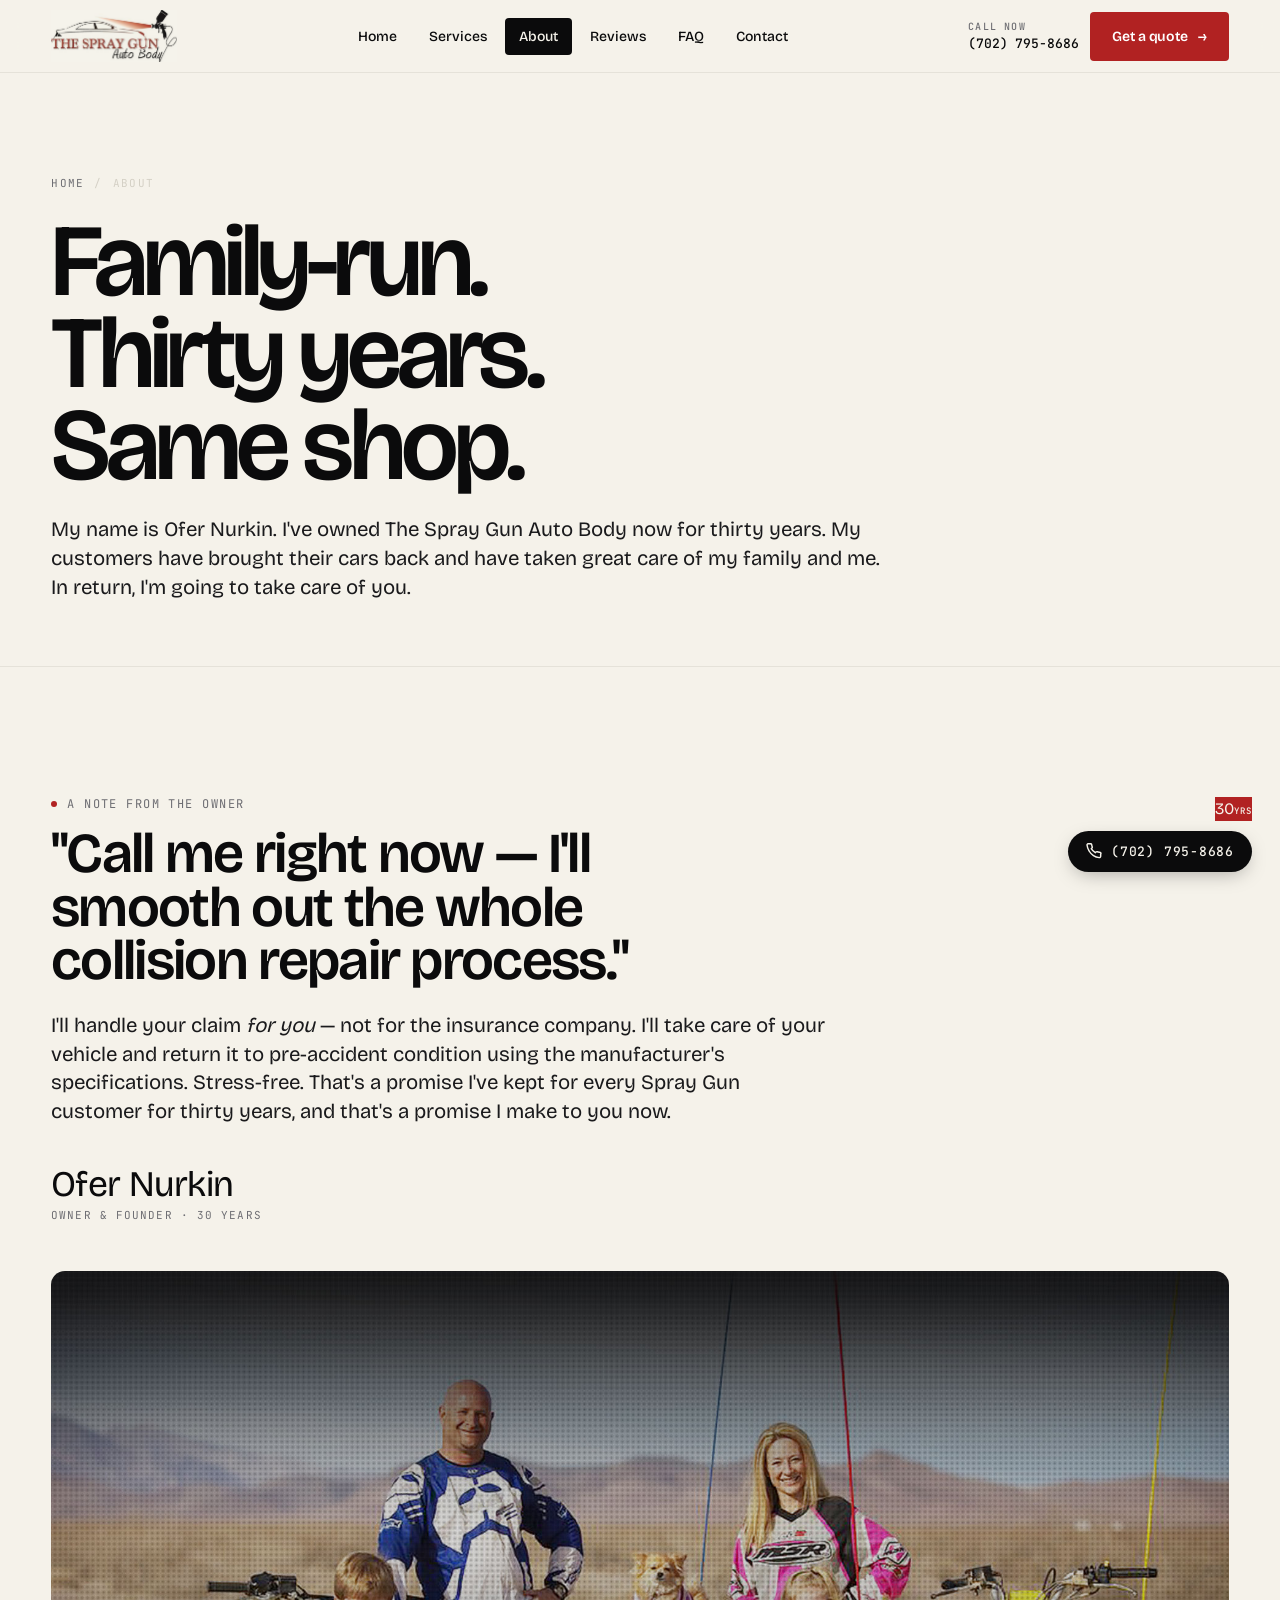
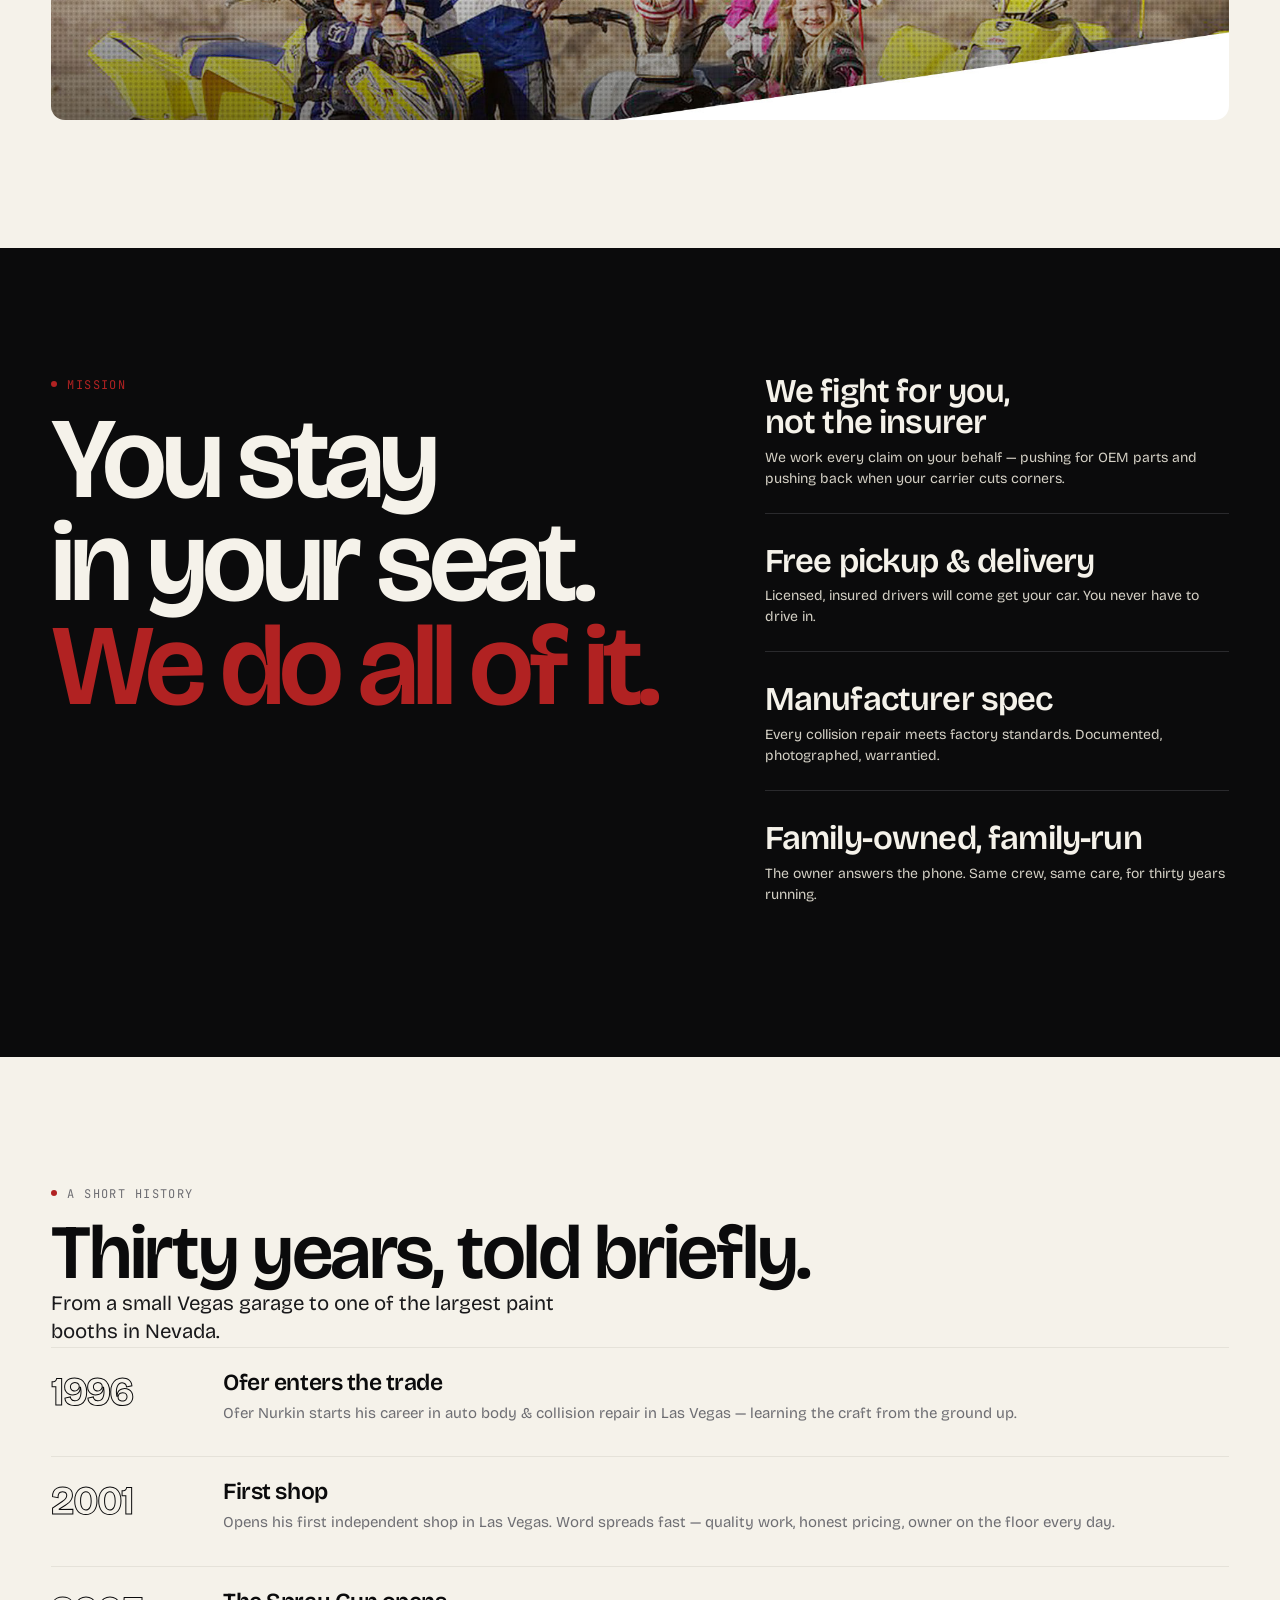
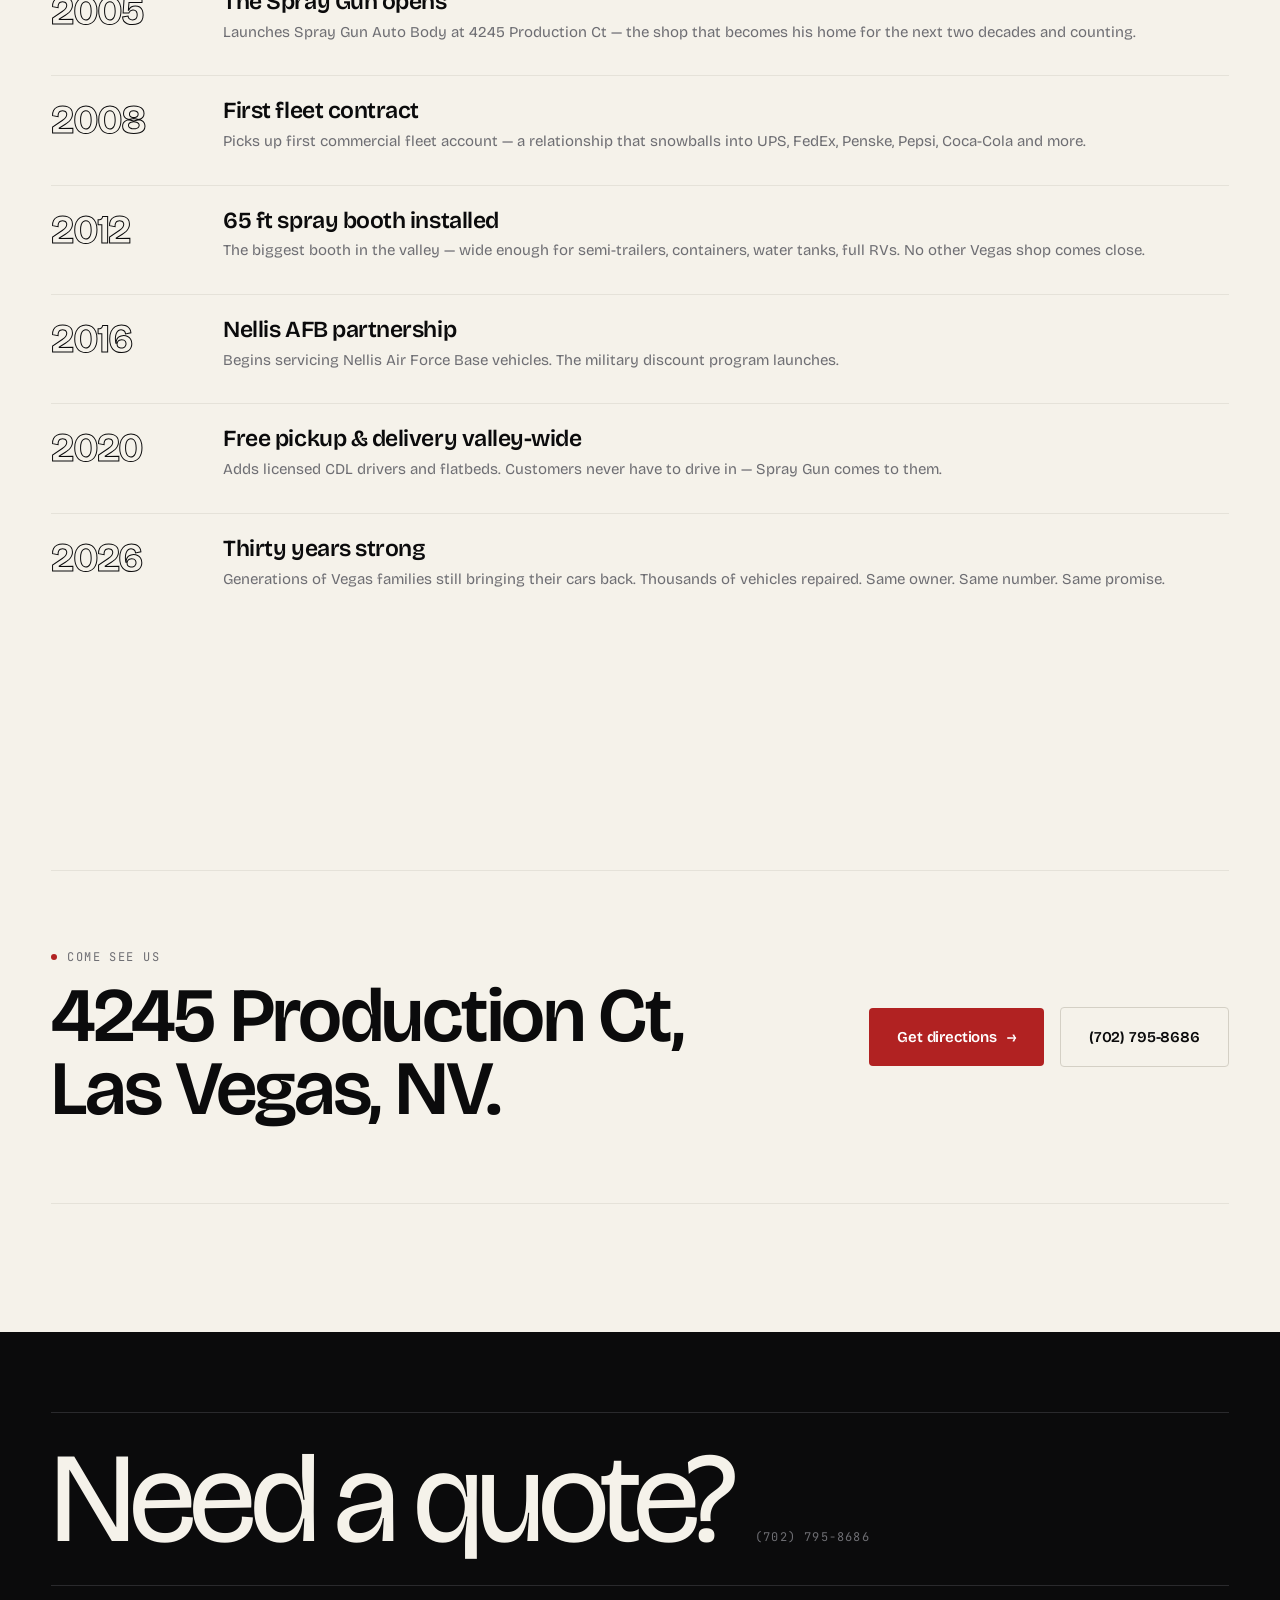
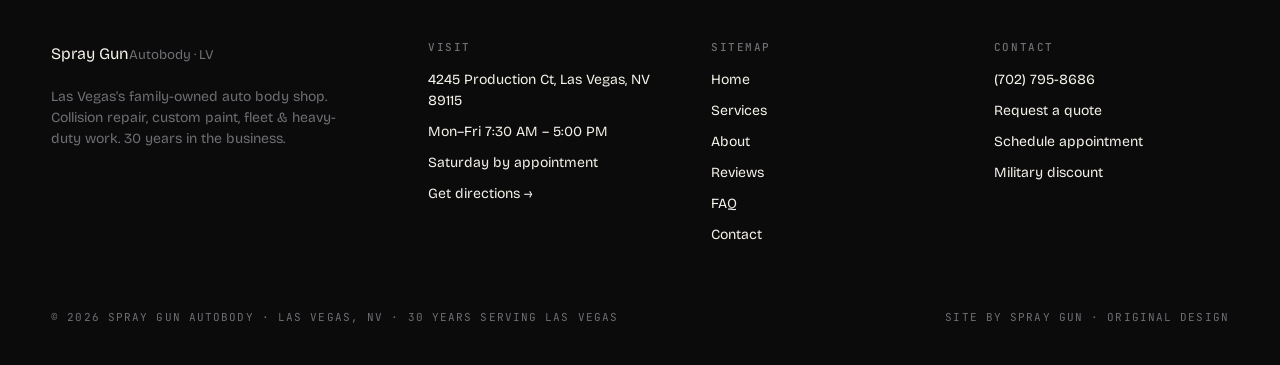
==== commit 2df257de: "red" ====
--- a/about.html
+++ b/about.html
@@ -169,7 +169,7 @@
       </div>
       <div class="row">
         <a href="contact.html" class="btn btn-yellow btn-lg">Get directions <span class="arrow">→</span></a>
-        <a href="tel:7028325323" class="btn btn-ghost btn-lg">(702) 832-5323</a>
+        <a href="tel:7027958686" class="btn btn-ghost btn-lg">(702) 795-8686</a>
       </div>
     </div>
   </div>
--- a/assets/styles.css
+++ b/assets/styles.css
@@ -13,9 +13,9 @@
   --paper: #F5F2EA;       /* warm off-white */
   --paper-2: #ECE8DD;
   --white: #FFFEF9;
-  --yellow: #FFD60A;      /* signature */
-  --yellow-2: #E5BD05;
-  --yellow-dim: #FFF4B5;
+  --yellow: #B12222;      /* signature — logo crimson */
+  --yellow-2: #8E1A1A;
+  --yellow-dim: #FDEAEA;
   --red: #E04F2C;
   --green: #2F7D4D;
 
@@ -268,7 +268,7 @@
 }
 .btn:hover { transform: translateY(-1px); }
 .btn:active { transform: translateY(0); }
-.btn-yellow { background: var(--yellow); color: var(--ink); }
+.btn-yellow { background: var(--yellow); color: #fff; }
 .btn-yellow:hover { background: var(--yellow-2); }
 .btn-ink { background: var(--ink); color: var(--paper); }
 .btn-ink:hover { background: var(--ink-2); }
